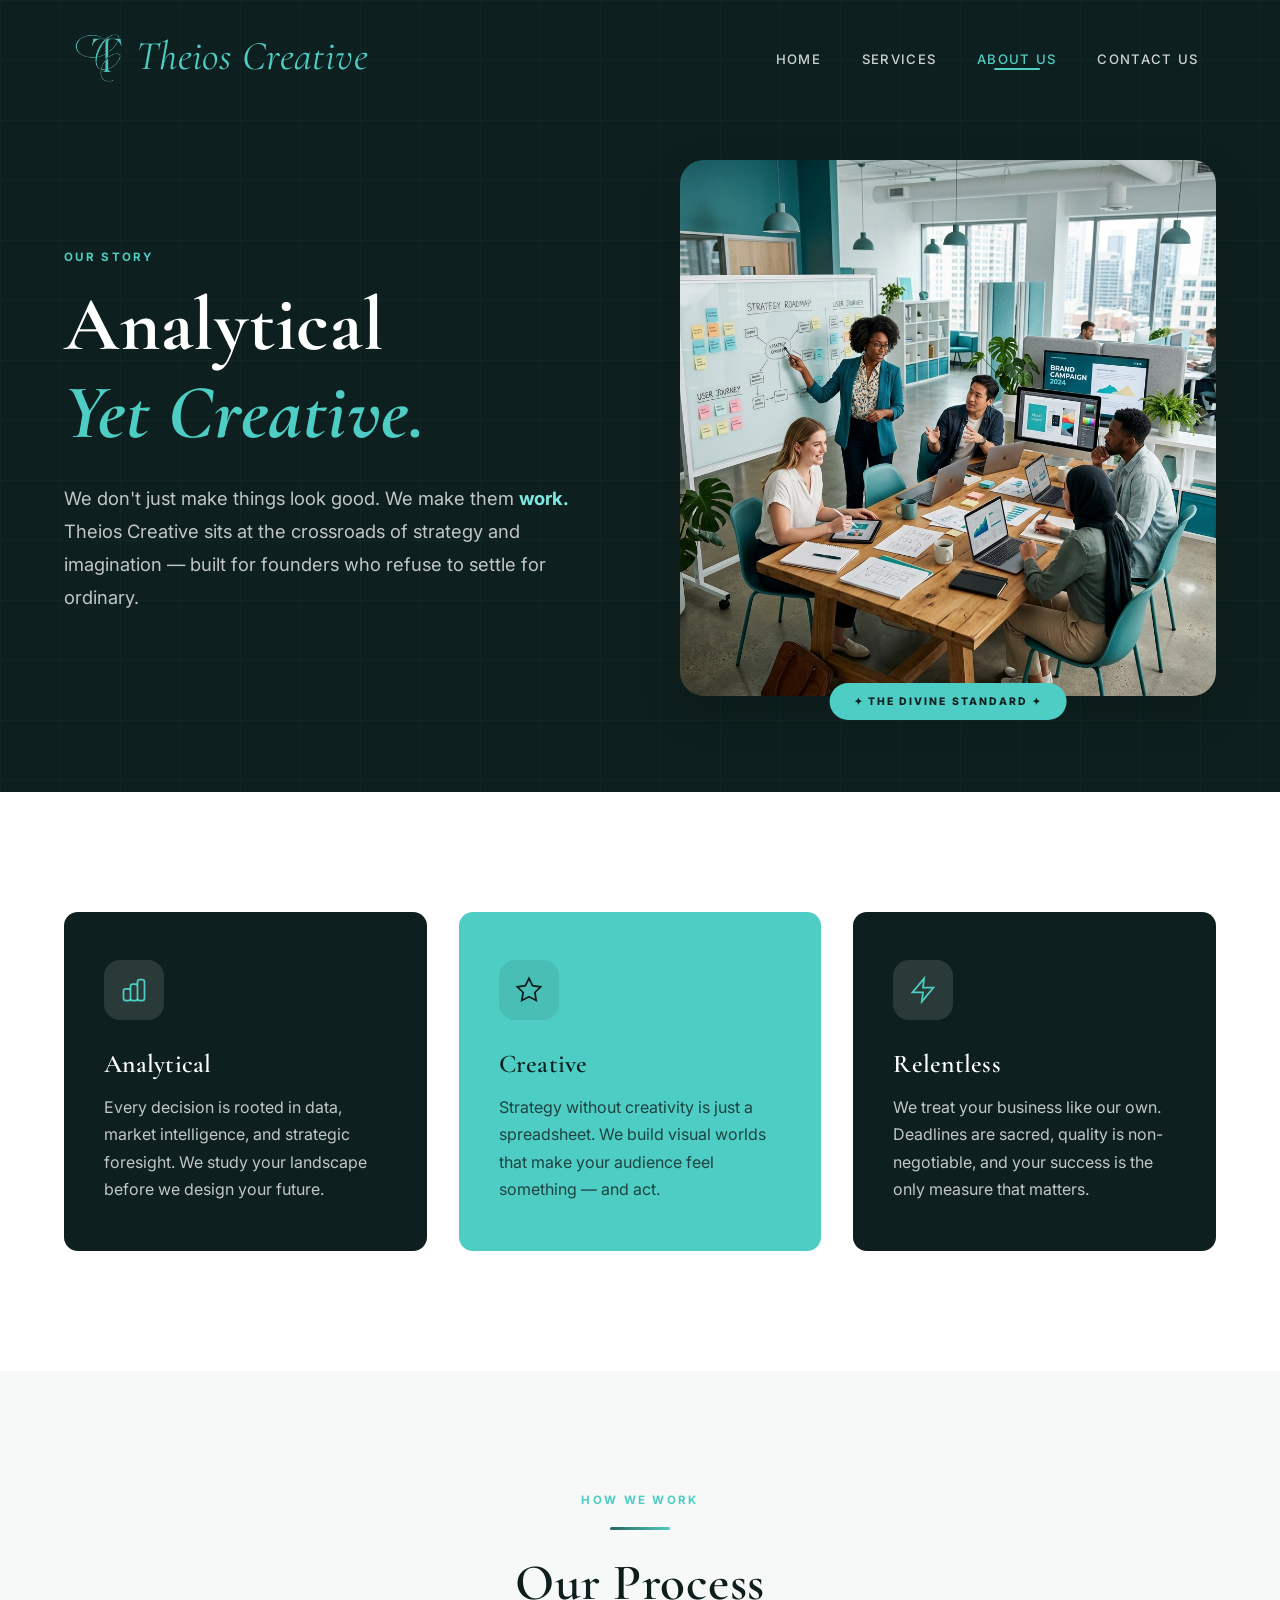
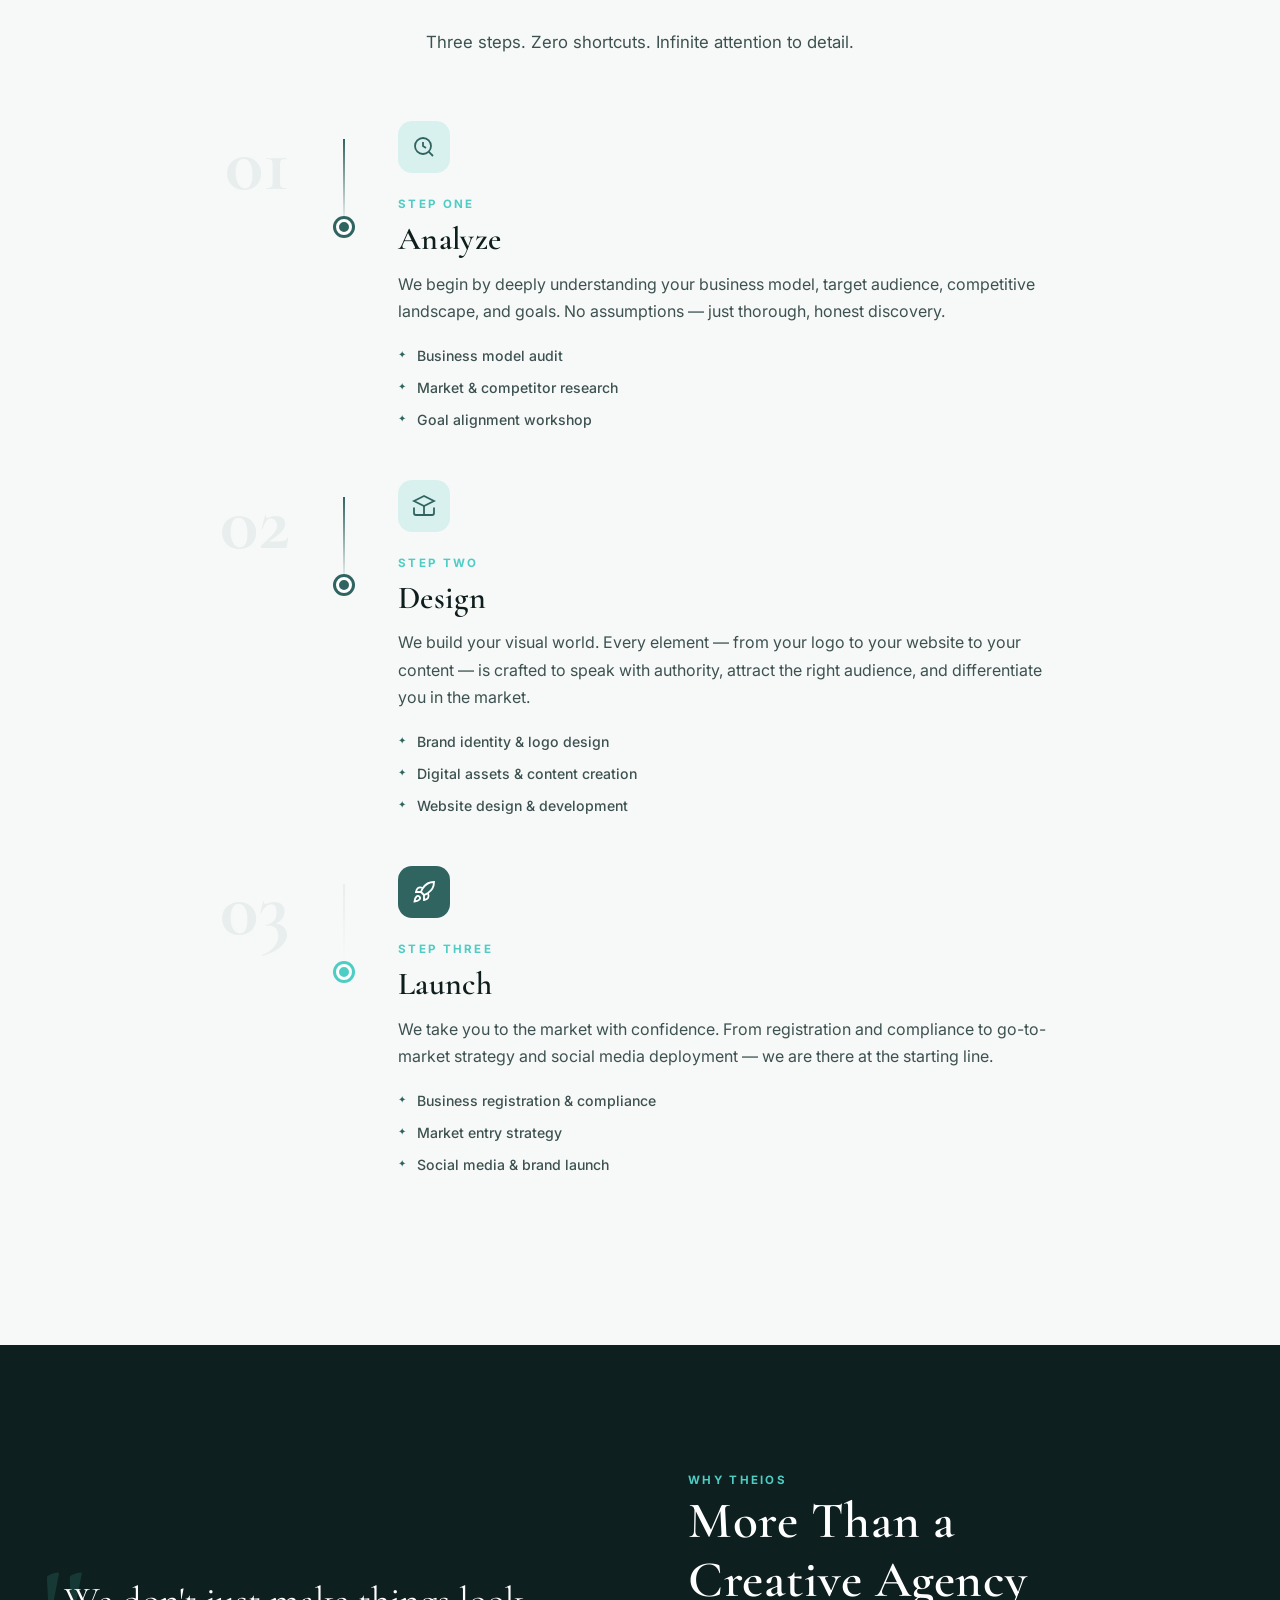
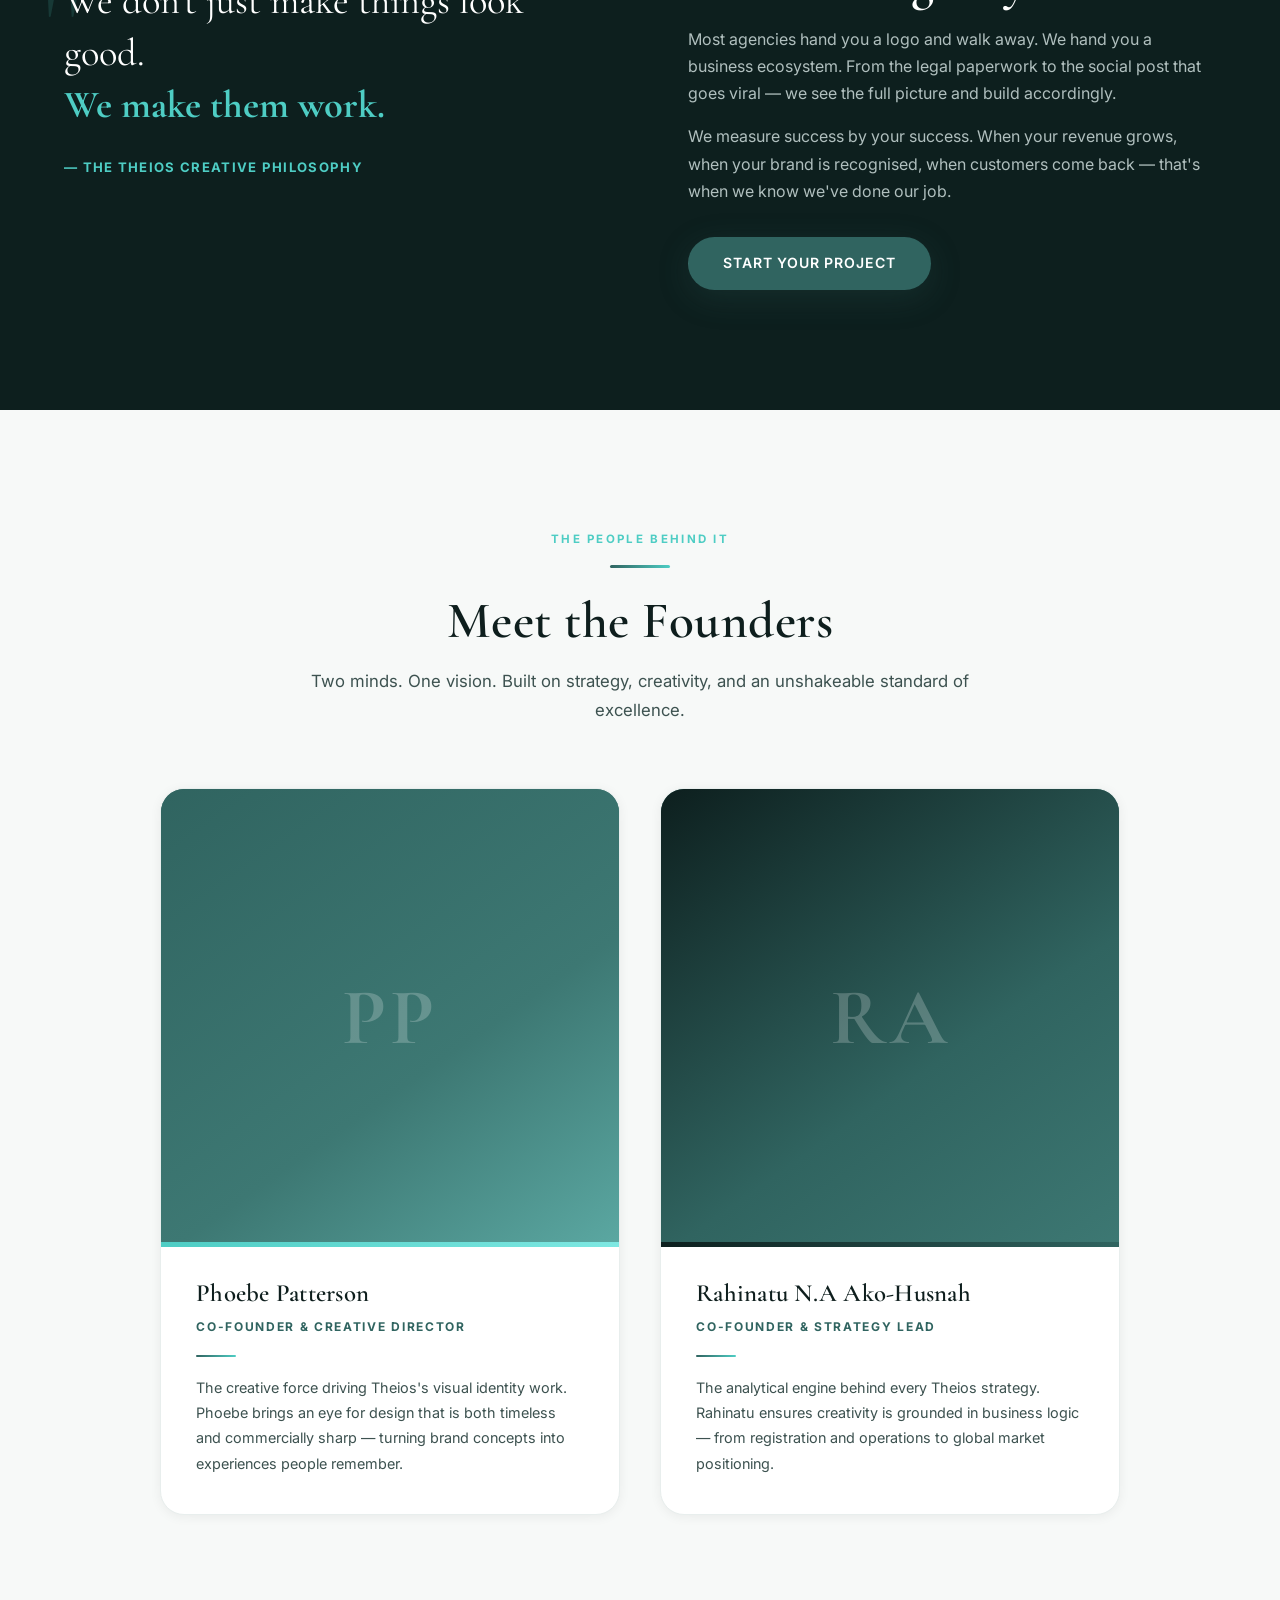
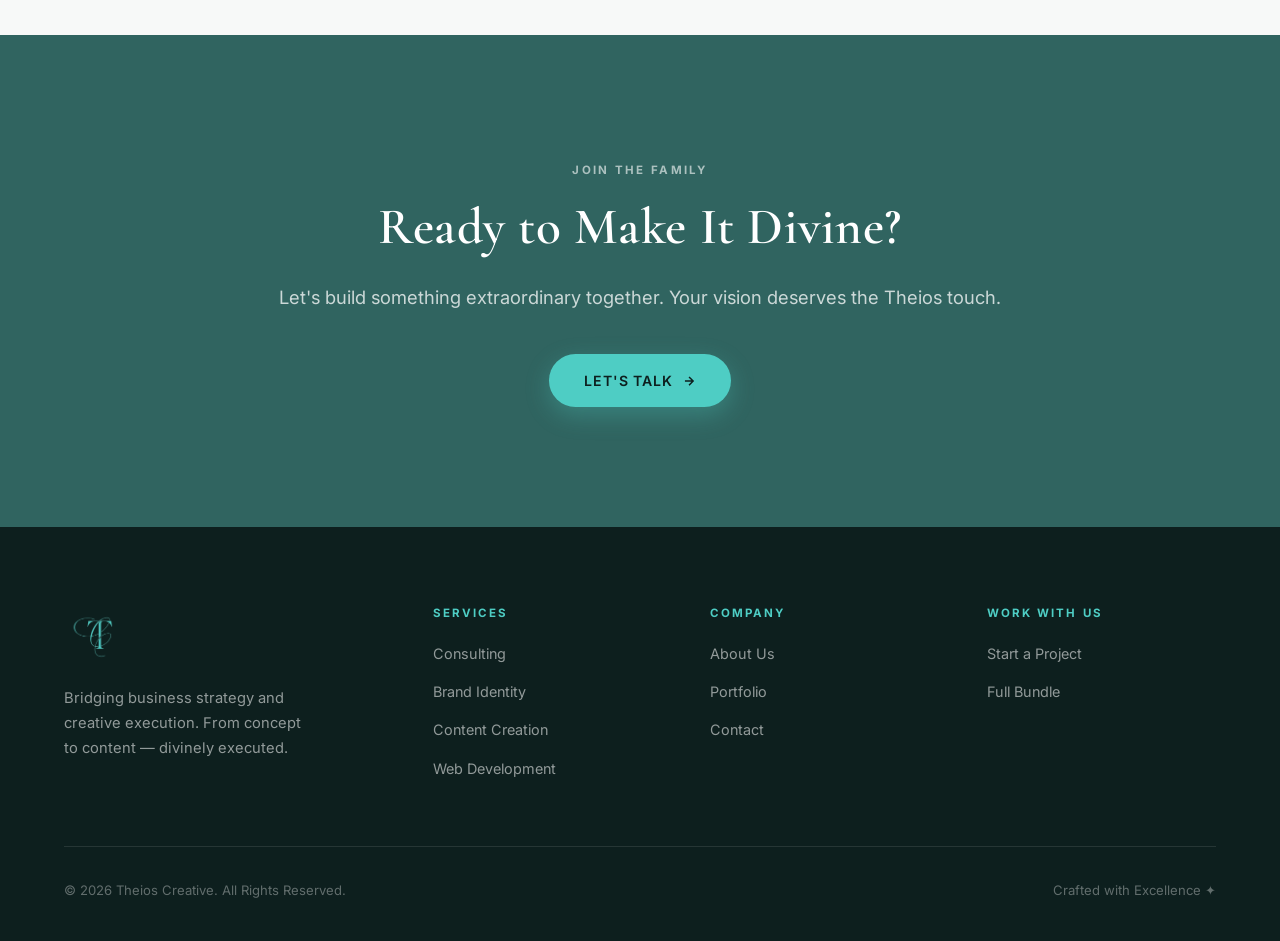
==== about.html @ 4140145e "TC_commit" ====
<!DOCTYPE html>
<html lang="en">

<head>
    <meta charset="UTF-8" />
    <meta name="viewport" content="width=device-width, initial-scale=1.0" />

    <!-- Primary Meta Tags -->
    <title>About Us – Theios Creative | Strategy Meets Clarity</title>
    <meta name="title" content="About Us – Theios Creative | Strategy Meets Clarity" />
    <meta name="description"
        content="Discover the story, philosophy, and process behind Theios Creative. Strategy Meets Clarity: We are analytical yet creative, building high-performing brands." />
    <meta name="keywords" content="about Theios Creative, creative agency, business strategy team, brand design philosophy, Ghana creative firm" />
    <meta name="author" content="Theios Creative" />
    <meta name="theme-color" content="#306460" />

    <!-- Canonical URL -->
    <link rel="canonical" href="https://theioscreative.com/about.html" />

    <!-- Open Graph / Facebook -->
    <meta property="og:type" content="website" />
    <meta property="og:url" content="https://theioscreative.com/about.html" />
    <meta property="og:title" content="About Us – Theios Creative | Strategy Meets Clarity" />
    <meta property="og:description"
        content="Discover the story, philosophy, and process behind Theios Creative. We are analytical yet creative, building high-performing brands." />
    <meta property="og:image" content="https://theioscreative.com/assets/images/og-image.png" />
    <meta property="og:image:width" content="1200" />
    <meta property="og:image:height" content="630" />
    <meta property="og:site_name" content="Theios Creative" />
    <meta property="og:locale" content="en_US" />

    <!-- Twitter Card -->
    <meta name="twitter:card" content="summary_large_image" />
    <meta name="twitter:url" content="https://theioscreative.com/about.html" />
    <meta name="twitter:title" content="About Us – Theios Creative" />
    <meta name="twitter:description"
        content="Discover the story, philosophy, and process behind Theios Creative. We are analytical yet creative, building high-performing brands." />
    <meta name="twitter:image" content="https://theioscreative.com/assets/images/og-image.png" />

    <!-- Favicons -->
    <link rel="icon" type="image/x-icon" href="/favicon.ico" />
    <link rel="icon" type="image/png" sizes="16x16" href="/favicon-16x16.png" />
    <link rel="icon" type="image/png" sizes="32x32" href="/favicon-32x32.png" />
    <link rel="apple-touch-icon" sizes="180x180" href="/apple-touch-icon.png" />
    <link rel="manifest" href="/site.webmanifest" />

    <!-- Preconnect for Performance -->
    <link rel="preconnect" href="https://fonts.googleapis.com" />
    <link rel="preconnect" href="https://fonts.gstatic.com" crossorigin />

    <!-- Stylesheets -->
    <link rel="stylesheet" href="assets/css/style.css" />
    <link rel="stylesheet" href="assets/css/about.css" />
</head>

<body>

    <!-- Navigation -->
    <nav class="navbar scrolled" id="navbar" aria-label="Main navigation">
        <div class="container nav-inner">
            <a href="index.html" class="nav-logo">
                <div class="nav-logos" aria-hidden="true">
                    <img src="assets/images/TC_logo.png" alt="Theios Creative logo" class="nav-logo-img" />
<span class="nav-logo-textmark">Theios Creative</span>
                </div>
            </a>
            <ul class="nav-links">
                <li><a href="index.html">Home</a></li>
                <li><a href="services.html">Services</a></li>
                <li><a href="about.html" class="active">About Us</a></li>
                <li><a href="contact.html">Contact Us</a></li>
            </ul>

            <button class="nav-toggle" id="nav-toggle" aria-label="Toggle mobile menu">
                <span></span><span></span><span></span>
            </button>
        </div>
    </nav>

    <div class="mobile-menu" id="mobile-menu" role="dialog" aria-modal="true" aria-label="Mobile navigation">
        <a href="index.html">Home</a>
        <a href="services.html">Services</a>
        <a href="about.html">About</a>
        <a href="contact.html">Contact</a>
    </div>

    <main>

        <!-- ── PAGE HERO ──────────────────────────────────────── -->
        <section class="page-hero about-hero" aria-label="About page hero">
            <div class="container">
                <div class="about-hero-grid">
                    <div class="about-hero-text">
                        <span class="eyebrow reveal">Our Story</span>
                        <h1 class="reveal reveal-delay-1">Analytical<br /><em
                                style="color:var(--accent);font-style:italic;">Yet Creative.</em></h1>
                        <p class="lead reveal reveal-delay-2">
                            We don't just make things look good. We make them <strong
                                style="color:var(--accent-soft);">work.</strong>
                            Theios Creative sits at the crossroads of strategy and imagination — built for founders
                            who refuse to settle for ordinary.
                        </p>
                    </div>
                    <div class="about-hero-image reveal reveal-delay-1">
                        <img src="assets/images/about_team.png"
                            alt="Theios Creative team collaborating in a modern teal office" />
                        <div class="about-hero-accent" aria-hidden="true">✦ THE DIVINE STANDARD ✦</div>
                    </div>
                </div>
            </div>
            <div class="page-hero-bg" aria-hidden="true">
                <div class="bg-grid-overlay"></div>
            </div>
        </section>

        <!-- ── PHILOSOPHY ────────────────────────────────────── -->
        <section class="section philosophy" id="philosophy" aria-label="Our philosophy">
            <div class="container">
                <div class="philosophy-grid">
                    <div class="phil-card reveal" id="phil-analytical">
                        <div class="phil-icon" aria-hidden="true">
                            <svg viewBox="0 0 24 24" fill="none" stroke="currentColor" stroke-width="1.5">
                                <path
                                    d="M9 19v-6a2 2 0 00-2-2H5a2 2 0 00-2 2v6a2 2 0 002 2h2a2 2 0 002-2zm0 0V9a2 2 0 012-2h2a2 2 0 012 2v10m-6 0a2 2 0 002 2h2a2 2 0 002-2m0 0V5a2 2 0 012-2h2a2 2 0 012 2v14a2 2 0 01-2 2h-2a2 2 0 01-2-2z" />
                            </svg>
                        </div>
                        <h3>Analytical</h3>
                        <p>Every decision is rooted in data, market intelligence, and strategic foresight. We study your
                            landscape before we design your future.</p>
                    </div>
                    <div class="phil-card phil-card--accent reveal reveal-delay-1" id="phil-creative">
                        <div class="phil-icon" aria-hidden="true">
                            <svg viewBox="0 0 24 24" fill="none" stroke="currentColor" stroke-width="1.5">
                                <path
                                    d="M12 2l3.09 6.26L22 9.27l-5 4.87 1.18 6.88L12 17.77l-6.18 3.25L7 14.14 2 9.27l6.91-1.01L12 2z" />
                            </svg>
                        </div>
                        <h3 style="color:var(--teal-deeper);">Creative</h3>
                        <p style="color:var(--teal-dark);">Strategy without creativity is just a spreadsheet. We build
                            visual worlds that make your audience feel something — and act.</p>
                    </div>
                    <div class="phil-card reveal reveal-delay-2" id="phil-relentless">
                        <div class="phil-icon" aria-hidden="true">
                            <svg viewBox="0 0 24 24" fill="none" stroke="currentColor" stroke-width="1.5">
                                <path d="M13 2L3 14h9l-1 8 10-12h-9l1-8z" />
                            </svg>
                        </div>
                        <h3>Relentless</h3>
                        <p>We treat your business like our own. Deadlines are sacred, quality is non-negotiable, and
                            your success is the only measure that matters.</p>
                    </div>
                </div>
            </div>
        </section>

        <!-- ── OUR PROCESS ───────────────────────────────────── -->
        <section class="section section--off process-section" id="process" aria-label="Our 3-step process">
            <div class="container">
                <div class="section-header text-center reveal">
                    <span class="eyebrow">How We Work</span>
                    <div class="divider divider--center"></div>
                    <h2>Our Process</h2>
                    <p>Three steps. Zero shortcuts. Infinite attention to detail.</p>
                </div>

                <div class="timeline">

                    <!-- Step 1 -->
                    <div class="timeline-step reveal" id="process-step-analyze">
                        <div class="ts-number" aria-hidden="true">01</div>
                        <div class="ts-connector" aria-hidden="true">
                            <div class="ts-line"></div>
                            <div class="ts-dot"></div>
                        </div>
                        <div class="ts-content">
                            <div class="ts-icon" aria-hidden="true">
                                <svg viewBox="0 0 24 24" fill="none" stroke="currentColor" stroke-width="1.8">
                                    <circle cx="11" cy="11" r="8" />
                                    <path d="M21 21l-4.35-4.35" />
                                    <path d="M11 7v4l3 2" />
                                </svg>
                            </div>
                            <span class="eyebrow">Step One</span>
                            <h3>Analyze</h3>
                            <p>
                                We begin by deeply understanding your business model, target audience, competitive
                                landscape, and goals. No assumptions — just thorough, honest discovery.
                            </p>
                            <ul class="ts-bullets">
                                <li>Business model audit</li>
                                <li>Market & competitor research</li>
                                <li>Goal alignment workshop</li>
                            </ul>
                        </div>
                    </div>

                    <!-- Step 2 -->
                    <div class="timeline-step reveal reveal-delay-1" id="process-step-design">
                        <div class="ts-number" aria-hidden="true">02</div>
                        <div class="ts-connector" aria-hidden="true">
                            <div class="ts-line"></div>
                            <div class="ts-dot"></div>
                        </div>
                        <div class="ts-content">
                            <div class="ts-icon" aria-hidden="true">
                                <svg viewBox="0 0 24 24" fill="none" stroke="currentColor" stroke-width="1.8">
                                    <path d="M2 13.5V19a2 2 0 002 2h16a2 2 0 002-2v-5.5" />
                                    <path d="M12 2L2 7l10 5 10-5-10-5z" />
                                    <path d="M12 12v9" />
                                </svg>
                            </div>
                            <span class="eyebrow">Step Two</span>
                            <h3>Design</h3>
                            <p>
                                We build your visual world. Every element — from your logo to your website to your
                                content — is crafted to speak with authority, attract the right audience, and
                                differentiate you in the market.
                            </p>
                            <ul class="ts-bullets">
                                <li>Brand identity & logo design</li>
                                <li>Digital assets & content creation</li>
                                <li>Website design & development</li>
                            </ul>
                        </div>
                    </div>

                    <!-- Step 3 -->
                    <div class="timeline-step reveal reveal-delay-2" id="process-step-launch">
                        <div class="ts-number" aria-hidden="true">03</div>
                        <div class="ts-connector" aria-hidden="true">
                            <div class="ts-line ts-line--last"></div>
                            <div class="ts-dot ts-dot--last"></div>
                        </div>
                        <div class="ts-content">
                            <div class="ts-icon ts-icon--accent" aria-hidden="true">
                                <svg viewBox="0 0 24 24" fill="none" stroke="currentColor" stroke-width="1.8">
                                    <path
                                        d="M4.5 16.5c-1.5 1.26-2 5-2 5s3.74-.5 5-2c.71-.84.7-2.13-.09-2.91a2.18 2.18 0 00-2.91-.09z" />
                                    <path
                                        d="M12 15l-3-3a22 22 0 012-3.95A12.88 12.88 0 0122 2c0 2.72-.78 7.5-6 11a22.35 22.35 0 01-4 2z" />
                                    <path
                                        d="M9 12H4s.55-3.03 2-4c1.62-1.08 5 0 5 0M12 15v5s3.03-.55 4-2c1.08-1.62 0-5 0-5" />
                                </svg>
                            </div>
                            <span class="eyebrow">Step Three</span>
                            <h3>Launch</h3>
                            <p>
                                We take you to the market with confidence. From registration and compliance to
                                go-to-market strategy and social media deployment — we are there at the starting line.
                            </p>
                            <ul class="ts-bullets">
                                <li>Business registration & compliance</li>
                                <li>Market entry strategy</li>
                                <li>Social media & brand launch</li>
                            </ul>
                        </div>
                    </div>

                </div>
            </div>
        </section>

        <!-- ── BRAND PHILOSOPHY ──────────────────────────────── -->
        <section class="section brand-philosophy" aria-label="Brand philosophy">
            <div class="container">
                <div class="bp-inner reveal">
                    <div class="bp-quote">
                        <div class="bp-quote-mark" aria-hidden="true">"</div>
                        <blockquote>
                            We don't just make things look good.
                            <br /><strong>We make them work.</strong>
                        </blockquote>
                        <cite>— The Theios Creative Philosophy</cite>
                    </div>
                    <div class="bp-details reveal reveal-delay-2">
                        <span class="eyebrow">Why Theios</span>
                        <h2>More Than a<br />Creative Agency</h2>
                        <p style="margin-top:1rem;">
                            Most agencies hand you a logo and walk away. We hand you a business ecosystem.
                            From the legal paperwork to the social post that goes viral — we see the full
                            picture and build accordingly.
                        </p>
                        <p style="margin-top:1rem;">
                            We measure success by your success. When your revenue grows, when your brand is
                            recognised, when customers come back — that's when we know we've done our job.
                        </p>
                        <a href="contact.html" class="btn btn-primary" id="about-start-project"
                            style="margin-top:2rem;">Start Your Project</a>
                    </div>
                </div>
            </div>
        </section>

        <!-- ── MEET THE TEAM ─────────────────────────────────── -->
        <section class="section team-section" id="team" aria-label="Meet the team">
            <div class="container">
                <div class="section-header text-center reveal">
                    <span class="eyebrow">The People Behind It</span>
                    <div class="divider divider--center"></div>
                    <h2>Meet the Founders</h2>
                    <p>Two minds. One vision. Built on strategy, creativity, and an unshakeable standard of excellence.
                    </p>
                </div>

                <div class="team-grid">

                    <!-- Phoebe Patterson -->
                    <div class="team-card reveal" id="team-phoebe">
                        <div class="team-portrait-wrap">
                            <div class="team-portrait-placeholder" aria-label="Phoebe Patterson">
                                <span class="team-initials">PP</span>
                            </div>
                            <div class="team-portrait-accent" aria-hidden="true"></div>
                        </div>
                        <div class="team-info">
                            <h3 class="team-name">Phoebe Patterson</h3>
                            <span class="team-role">Co-Founder &amp; Creative Director</span>
                            <div class="team-divider" aria-hidden="true"></div>
                            <p class="team-bio">The creative force driving Theios's visual identity work. Phoebe brings
                                an eye for design that is both timeless and commercially sharp — turning brand concepts
                                into experiences people remember.</p>
                        </div>
                    </div>

                    <!-- Rahinatu N.A Ako-Husnah -->
                    <div class="team-card reveal reveal-delay-2" id="team-rahinatu">
                        <div class="team-portrait-wrap">
                            <div class="team-portrait-placeholder team-portrait-placeholder--alt"
                                aria-label="Rahinatu N.A Ako-Husnah">
                                <span class="team-initials">RA</span>
                            </div>
                            <div class="team-portrait-accent team-portrait-accent--alt" aria-hidden="true"></div>
                        </div>
                        <div class="team-info">
                            <h3 class="team-name">Rahinatu N.A Ako-Husnah</h3>
                            <span class="team-role">Co-Founder &amp; Strategy Lead</span>
                            <div class="team-divider" aria-hidden="true"></div>
                            <p class="team-bio">The analytical engine behind every Theios strategy. Rahinatu ensures
                                creativity is grounded in business logic — from registration and operations to global
                                market positioning.</p>
                        </div>
                    </div>

                </div>
            </div>
        </section>

        <!-- ── TEAM CTA BAND ─────────────────────────────────── -->
        <section class="section section--teal text-center" aria-label="Team CTA">
            <div class="container">
                <span class="eyebrow reveal" style="color:rgba(255,255,255,0.6);">Join the Family</span>
                <h2 class="reveal reveal-delay-1" style="color:var(--white); margin:1rem 0 1.5rem;">Ready to Make It
                    Divine?</h2>
                <p class="lead reveal reveal-delay-2" style="color:rgba(255,255,255,0.75);margin:0 auto 2.5rem;">
                    Let's build something extraordinary together. Your vision deserves the Theios touch.
                </p>
                <a href="contact.html" class="btn btn-accent reveal reveal-delay-3" id="about-cta-contact">
                    Let's Talk
                    <svg viewBox="0 0 24 24" fill="none" stroke="currentColor" stroke-width="2.5" width="16"
                        height="16">
                        <path d="M5 12h14M12 5l7 7-7 7" />
                    </svg>
                </a>
            </div>
        </section>

    </main>

    <!-- Footer -->
    <footer class="footer">
        <div class="container">
            <div class="footer-grid">
                <div class="footer-brand">
                    <div class="nav-logo">
                        <div class="nav-logos" aria-hidden="true">
                            <img src="assets/images/TC_logo.png" alt="Theios Creative logo" class="nav-logo-img" />
                        </div>
                    </div>
                    <p>Bridging business strategy and creative execution. From concept to content — divinely executed.
                    </p>
                </div>
                <div class="footer-col">
                    <h5>Services</h5>
                    <ul>
                        <li><a href="services.html#consulting">Consulting</a></li>
                        <li><a href="services.html#identity">Brand Identity</a></li>
                        <li><a href="services.html#content">Content Creation</a></li>
                        <li><a href="services.html#digital">Web Development</a></li>
                    </ul>
                </div>
                <div class="footer-col">
                    <h5>Company</h5>
                    <ul>
                        <li><a href="about.html">About Us</a></li>
                        <li><a href="services.html#portfolio">Portfolio</a></li>
                        <li><a href="contact.html">Contact</a></li>
                    </ul>
                </div>
                <div class="footer-col">
                    <h5>Work With Us</h5>
                    <ul>
                        <li><a href="contact.html">Start a Project</a></li>
                        <li><a href="contact.html#full-bundle">Full Bundle</a></li>
                    </ul>
                </div>
            </div>
            <div class="footer-bottom">
                <p style="color:rgba(255,255,255,0.35);font-size:0.82rem;">© 2026 Theios Creative. All Rights Reserved.
                </p>
                <p style="color:rgba(255,255,255,0.35);font-size:0.82rem;">Crafted with Excellence ✦</p>
            </div>
        </div>
    </footer>

    <!-- Schema.org Structured Data -->
    <script type="application/ld+json">
    {
      "@context": "https://schema.org",
      "@type": "Organization",
      "name": "Theios Creative",
      "alternateName": "Theios",
      "url": "https://theioscreative.com",
      "logo": "https://theioscreative.com/assets/images/TC_logo.png",
      "description": "Bridging business strategy and creative execution. From concept to content — divinely executed.",
      "email": "info@theioscreative.com",
      "address": {
        "@type": "PostalAddress",
        "addressCountry": "GH"
      },
      "sameAs": [
        "https://instagram.com/theioscreative",
        "https://tiktok.com/@theioscreative",
        "https://linkedin.com/company/theioscreative"
      ],
      "contactPoint": {
        "@type": "ContactPoint",
        "contactType": "Customer Service",
        "email": "info@theioscreative.com",
        "availableLanguage": ["English"]
      }
    }
    </script>

    <script type="application/ld+json">
    {
      "@context": "https://schema.org",
      "@type": "WebPage",
      "name": "About Us – Theios Creative",
      "description": "Discover the story, philosophy, and process behind Theios Creative.",
      "url": "https://theioscreative.com/about.html",
      "inLanguage": "en-US",
      "isPartOf": {
        "@type": "WebSite",
        "name": "Theios Creative",
        "url": "https://theioscreative.com"
      }
    }
    </script>

    <script type="application/ld+json">
    {
      "@context": "https://schema.org",
      "@type": "BreadcrumbList",
      "itemListElement": [
        {
          "@type": "ListItem",
          "position": 1,
          "name": "Home",
          "item": "https://theioscreative.com/"
        },
        {
          "@type": "ListItem",
          "position": 2,
          "name": "About",
          "item": "https://theioscreative.com/about.html"
        }
      ]
    }
    </script>

    <script src="assets/js/main.js"></script>
</body>

</html>
---- assets/css/style.css ----
/* ============================================================
   THEIOS CREATIVE – Global Stylesheet
   Primary: #306460 | Accent: #4ECDC4 | Dark: #0D1F1E
   ============================================================ */

@import url('https://fonts.googleapis.com/css2?family=Cormorant+Garamond:wght@300;400;500;600;700&family=Inter:wght@300;400;500;600;700&display=swap');

/* ── CSS Custom Properties ─────────────────────────────────── */
:root {
  --teal-primary: #306460;
  --teal-dark: #1e4340;
  --teal-deeper: #0D1F1E;
  --teal-light: #3d7873;
  --accent: #4ECDC4;
  --accent-soft: #7ee8e2;
  --accent-glow: rgba(78, 205, 196, 0.18);
  --white: #ffffff;
  --off-white: #f7f9f8;
  --grey-light: #e8eeed;
  --grey-mid: #b0bfbe;
  --grey-dark: #5a6b6a;
  --text-primary: #0e1e1d;
  --text-secondary: #3d5250;
  --text-muted: #7a9290;

  --font-heading: 'Cormorant Garamond', 'Georgia', serif;
  --font-body: 'Inter', 'Helvetica Neue', sans-serif;

  --shadow-sm: 0 2px 12px rgba(0, 0, 0, 0.06);
  --shadow-md: 0 8px 32px rgba(0, 0, 0, 0.10);
  --shadow-lg: 0 16px 48px rgba(0, 0, 0, 0.14);
  --shadow-teal: 0 8px 32px rgba(48, 100, 96, 0.22);

  --radius-sm: 6px;
  --radius-md: 14px;
  --radius-lg: 24px;
  --radius-xl: 40px;

  --transition: 0.35s cubic-bezier(0.4, 0, 0.2, 1);
  --transition-fast: 0.2s ease;

  --section-pad: 120px;
  --container: 1200px;
}

/* ── Reset & Base ───────────────────────────────────────────── */
*,
*::before,
*::after {
  box-sizing: border-box;
  margin: 0;
  padding: 0;
}

html {
  scroll-behavior: smooth;
  font-size: 16px;
}

body {
  font-family: var(--font-body);
  color: var(--text-primary);
  background-color: var(--white);
  line-height: 1.7;
  overflow-x: hidden;
  -webkit-font-smoothing: antialiased;
}

img {
  max-width: 100%;
  display: block;
}

a {
  text-decoration: none;
  color: inherit;
}

ul {
  list-style: none;
}

button {
  border: none;
  cursor: pointer;
  font-family: inherit;
}

/* ── Typography ─────────────────────────────────────────────── */
h1,
h2,
h3,
h4,
h5 {
  font-family: var(--font-heading);
  font-weight: 600;
  line-height: 1.15;
  letter-spacing: 0.01em;
  color: var(--text-primary);
}

h1 {
  font-size: clamp(2.8rem, 6vw, 5.5rem);
  font-weight: 700;
}

h2 {
  font-size: clamp(2rem, 4vw, 3.4rem);
}

h3 {
  font-size: clamp(1.4rem, 2.5vw, 2rem);
}

h4 {
  font-size: 1.2rem;
  font-weight: 600;
  font-family: var(--font-body);
}

p {
  color: var(--text-secondary);
  max-width: 68ch;
}

.lead {
  font-size: 1.15rem;
  line-height: 1.8;
  color: var(--text-secondary);
}

.eyebrow {
  font-family: var(--font-body);
  font-size: 0.72rem;
  font-weight: 700;
  letter-spacing: 0.2em;
  text-transform: uppercase;
  color: var(--accent);
}

/* ── Layout Utilities ───────────────────────────────────────── */
.container {
  width: 90%;
  max-width: var(--container);
  margin: 0 auto;
}

.section {
  padding: var(--section-pad) 0;
}

.section--dark {
  background: var(--teal-deeper);
  color: var(--white);
}

.section--dark h1,
.section--dark h2,
.section--dark h3 {
  color: var(--white);
}

.section--dark p {
  color: var(--grey-mid);
}

.section--teal {
  background: var(--teal-primary);
}

.section--teal h1,
.section--teal h2,
.section--teal h3 {
  color: var(--white);
}

.section--teal p {
  color: rgba(255, 255, 255, 0.75);
}

.section--off {
  background: var(--off-white);
}

.text-center {
  text-align: center;
}

.text-center p {
  margin-inline: auto;
}

.stack {
  display: flex;
  flex-direction: column;
}

.gap-sm {
  gap: 0.75rem;
}

.gap-md {
  gap: 1.5rem;
}

.gap-lg {
  gap: 2.5rem;
}

/* ── Buttons ────────────────────────────────────────────────── */
.btn {
  display: inline-flex;
  align-items: center;
  gap: 0.55rem;
  padding: 0.9rem 2.2rem;
  border-radius: 50px;
  font-family: var(--font-body);
  font-size: 0.88rem;
  font-weight: 600;
  letter-spacing: 0.06em;
  text-transform: uppercase;
  transition: var(--transition);
  position: relative;
  overflow: hidden;
}

.btn::before {
  content: '';
  position: absolute;
  inset: 0;
  background: rgba(255, 255, 255, 0.1);
  transform: translateX(-100%);
  transition: transform var(--transition);
}

.btn:hover::before {
  transform: translateX(0);
}

.btn-primary {
  background: var(--teal-primary);
  color: var(--white);
  box-shadow: var(--shadow-teal);
}

.btn-primary:hover {
  background: var(--teal-dark);
  transform: translateY(-2px);
  box-shadow: 0 12px 36px rgba(48, 100, 96, 0.35);
}

.btn-accent {
  background: var(--accent);
  color: var(--teal-deeper);
  box-shadow: 0 8px 24px rgba(78, 205, 196, 0.30);
}

.btn-accent:hover {
  background: var(--accent-soft);
  transform: translateY(-2px);
}

.btn-outline {
  background: transparent;
  border: 2px solid currentColor;
  color: var(--white);
}

.btn-outline:hover {
  background: var(--white);
  color: var(--teal-primary);
  transform: translateY(-2px);
}

.btn-ghost {
  background: transparent;
  color: var(--teal-primary);
  border: 2px solid var(--teal-primary);
}

.btn-ghost:hover {
  background: var(--teal-primary);
  color: var(--white);
}

.btn svg {
  width: 1em;
  height: 1em;
}

/* ── Navigation ─────────────────────────────────────────────── */
.navbar {
  position: fixed;
  top: 0;
  left: 0;
  width: 100%;
  z-index: 1000;
  padding: 1.4rem 0;
  transition: var(--transition);
}

.navbar.scrolled {
  background: rgba(13, 31, 30, 0.96);
  backdrop-filter: blur(16px);
  -webkit-backdrop-filter: blur(16px);
  padding: 1rem 0;
  box-shadow: 0 4px 24px rgba(0, 0, 0, 0.2);
}

.nav-inner {
  display: flex;
  align-items: center;
  justify-content: space-between;
}

.nav-logo {
  display: flex;
  align-items: center;
  gap: 0.75rem;
}

.nav-logo-mark {
  width: 42px;
  height: 42px;
  background: linear-gradient(135deg, var(--teal-primary), var(--accent));
  border-radius: 10px;
  display: flex;
  align-items: center;
  justify-content: center;
  font-family: var(--font-heading);
  font-size: 1.5rem;
  font-weight: 700;
  color: var(--white);
  letter-spacing: -0.02em;
}

.nav-logo-text {
  display: flex;
  flex-direction: column;
  line-height: 1.1;
}

.nav-logo-text .name {
  font-family: var(--font-heading);
  font-size: 1.15rem;
  font-weight: 700;
  color: var(--white);
  letter-spacing: 0.05em;
}

.nav-logo-text .tagline {
  font-size: 0.6rem;
  letter-spacing: 0.18em;
  text-transform: uppercase;
  color: var(--accent);
}

/* Real TC logo image */
.nav-logo-img {
  height: 72px;
  width: auto;

  border-radius: 10px;
  display: block;
  transition: opacity var(--transition-fast), transform var(--transition);
}

/* Text mark replacing the secondary logo */
.nav-logo-textmark {
  display: inline-flex;
  align-items: center;
  height: 46px;
  padding-left: 0.05rem;

  font-family: var(--font-heading);
  font-weight: 400;
  color: var(--accent);
  font-size: 2.55rem;
  letter-spacing: 0.01em;
  text-transform: capitalize; /* only first letter per word */

  font-style: italic;
  white-space: nowrap;
  transform: translateY(-2px);
}



.nav-logos {
  display: flex;
  align-items: center;
  gap: 10px;
}

.nav-logo-img--sec {
  height: 46px; /* slightly smaller secondary logo */
  width: auto;
}




.nav-logo:hover .nav-logo-img {
  opacity: 0.9;
  transform: scale(1.04);
}

/* Footer logo slightly larger */
.footer .nav-logo-img {
  height: 60px;
}

.nav-links {
  display: flex;
  align-items: center;
  gap: 0.35rem;
  position: relative;
}

/* Glass hover pill that slides between nav items */
.nav-links::before {
  content: '';
  position: absolute;
  top: 50%;
  left: 0;
  transform: translateY(-50%);
  height: 34px;
  width: 0;
  border-radius: 50px;
  background: rgba(78, 205, 196, 0.12);
  backdrop-filter: blur(8px);
  -webkit-backdrop-filter: blur(8px);
  border: 1px solid rgba(78, 205, 196, 0.22);
  box-shadow: 0 2px 16px rgba(78, 205, 196, 0.08), inset 0 1px 0 rgba(255,255,255,0.08);
  transition: left 0.32s cubic-bezier(0.4, 0, 0.2, 1),
              width 0.32s cubic-bezier(0.4, 0, 0.2, 1),
              opacity 0.2s ease;
  opacity: 0;
  pointer-events: none;
  z-index: 0;
}

.nav-links:has(a:hover)::before {
  opacity: 1;
}

.nav-links a {
  color: rgba(255, 255, 255, 0.8);
  font-size: 0.82rem;
  font-weight: 500;
  letter-spacing: 0.1em;
  text-transform: uppercase;
  transition: color 0.22s ease;
  position: relative;
  outline: none;
  padding: 0.45rem 1rem;
  border-radius: 50px;
  z-index: 1;
  white-space: nowrap;
}

.nav-links a:focus-visible {
  outline: 2px solid var(--accent);
  outline-offset: 2px;
  border-radius: 50px;
}

/* Subtle underline replaced by glass pill — keep active indicator */
.nav-links a::after {
  content: '';
  position: absolute;
  bottom: 4px;
  left: 50%;
  transform: translateX(-50%);
  width: 0;
  height: 2px;
  background: var(--accent);
  border-radius: 2px;
  transition: width 0.28s ease;
}

.nav-links a:hover {
  color: var(--white);
}

.nav-links a.active {
  color: var(--accent);
}

.nav-links a.active::after {
  width: 40%;
}

.nav-cta {
  margin-left: 0.65rem;
}

/* Active state for nav buttons */
.nav-cta.active,
.mobile-menu .btn.active {
  background: var(--teal-dark);
  opacity: 0.8;
}

/* Mobile Nav Toggle — clean hamburger ↔ X morph */
.nav-toggle {
  display: none;
  flex-direction: column;
  gap: 0;
  background: transparent;
  padding: 10px;
  border: none;
  cursor: pointer;
  position: relative;
  z-index: 1100;
  min-width: 44px;
  min-height: 44px;
  justify-content: center;
  align-items: center;
  border-radius: var(--radius-sm);
  transition: background 0.2s ease;
}

.nav-toggle:hover {
  background: rgba(78, 205, 196, 0.1);
}

.nav-toggle:focus-visible {
  outline: 2px solid var(--accent);
  outline-offset: 2px;
  border-radius: var(--radius-sm);
}

/* The three bars live inside a 20×16 bounding box */
.nav-toggle span {
  display: block;
  width: 22px;
  height: 2px;
  background: var(--white);
  border-radius: 2px;
  /* Each bar transitions independently */
  transition:
    transform 0.38s cubic-bezier(0.23, 1, 0.32, 1),
    opacity   0.22s ease,
    width     0.28s ease;
  transform-origin: center center;
  position: absolute;
}

/* Resting positions — bars are 7px apart (14px total span) */
.nav-toggle span:nth-child(1) { transform: translateY(-7px); }
.nav-toggle span:nth-child(2) { transform: translateY(0);    }
.nav-toggle span:nth-child(3) { transform: translateY(7px);  }

/* Open state — clean X */
.nav-toggle.open span:nth-child(1) {
  transform: translateY(0) rotate(45deg);
}
.nav-toggle.open span:nth-child(2) {
  opacity: 0;
  transform: translateY(0) scaleX(0);
}
.nav-toggle.open span:nth-child(3) {
  transform: translateY(0) rotate(-45deg);
}

/* ── Mobile Menu (compact slide-down panel) ─────────────────── */

/* Backdrop */
.mobile-menu-backdrop {
  display: none;
  position: fixed;
  inset: 0;
  background: rgba(0, 0, 0, 0.45);
  backdrop-filter: blur(4px);
  -webkit-backdrop-filter: blur(4px);
  z-index: 999;
  opacity: 0;
  transition: opacity 0.3s ease;
  pointer-events: none;
}

.mobile-menu-backdrop.open {
  opacity: 1;
  pointer-events: all;
}

/* Panel */
.mobile-menu {
  display: none;
  position: fixed;
  top: 0;
  left: 0;
  width: 100%;
  z-index: 1050;
  /* Starts visually above the viewport, slides down */
  flex-direction: column;
  align-items: stretch;
  background: rgba(13, 31, 30, 0.97);
  backdrop-filter: blur(24px) saturate(1.4);
  -webkit-backdrop-filter: blur(24px) saturate(1.4);
  border-bottom: 1px solid rgba(78, 205, 196, 0.18);
  box-shadow: 0 16px 48px rgba(0, 0, 0, 0.35), 0 0 0 1px rgba(78,205,196,0.06);
  padding-top: 72px; /* snug offset for navbar height — no large gap */
  padding-bottom: 1rem;
  padding-left: 1.5rem;
  padding-right: 1.5rem;
  /* Slide-down transform */
  transform: translateY(-110%);
  opacity: 0;
  visibility: hidden;
  pointer-events: none;
  transition:
    transform 0.42s cubic-bezier(0.23, 1, 0.32, 1),
    opacity   0.3s ease,
    visibility 0s linear 0.42s;
  overflow: visible;
}

.mobile-menu.open {
  transform: translateY(0);
  opacity: 1;
  visibility: visible;
  pointer-events: all;
  transition:
    transform 0.42s cubic-bezier(0.23, 1, 0.32, 1),
    opacity   0.3s ease,
    visibility 0s linear 0s;
}

/* Nav items inside the panel */
.mobile-menu a {
  color: rgba(255, 255, 255, 0.85);
  font-family: var(--font-body);
  font-size: 1rem;
  font-weight: 500;
  letter-spacing: 0.08em;
  text-transform: uppercase;
  display: flex;
  align-items: center;
  justify-content: space-between;
  padding: 0.9rem 1rem;
  border-radius: var(--radius-sm);
  border-bottom: 1px solid rgba(255, 255, 255, 0.06);
  min-height: 52px;
  transition:
    color      0.22s ease,
    background 0.22s ease,
    transform  0.2s ease,
    border-color 0.22s ease;
  position: relative;
  overflow: hidden;
}

/* Glass sheen on each link */
.mobile-menu a::before {
  content: '';
  position: absolute;
  inset: 0;
  background: linear-gradient(90deg, rgba(78,205,196,0.06), transparent);
  opacity: 0;
  transition: opacity 0.22s ease;
  border-radius: inherit;
}

.mobile-menu a:hover::before {
  opacity: 1;
}

/* Arrow indicator per item */
.mobile-menu a::after {
  content: '→';
  font-size: 0.85rem;
  opacity: 0;
  transform: translateX(-6px);
  transition: opacity 0.22s ease, transform 0.22s ease;
  color: var(--accent);
  flex-shrink: 0;
}

.mobile-menu a:hover {
  color: var(--white);
  background: rgba(78, 205, 196, 0.08);
  border-color: rgba(78, 205, 196, 0.18);
  transform: translateX(4px);
}

.mobile-menu a:hover::after {
  opacity: 1;
  transform: translateX(0);
}

.mobile-menu a:focus-visible {
  outline: none;
  box-shadow: 0 0 0 2px var(--accent);
}

.mobile-menu a:active {
  transform: scale(0.98) translateX(0);
}

/* Active page link */
.mobile-menu a.active:not(.btn) {
  color: var(--accent);
  background: rgba(78, 205, 196, 0.08);
  border-color: rgba(78, 205, 196, 0.2);
}

.mobile-menu a.active:not(.btn)::after {
  content: '●';
  font-size: 0.55rem;
  opacity: 1;
  transform: none;
  color: var(--accent);
}

/* ── Section Header ─────────────────────────────────────────── */
.section-header {
  margin-bottom: 4rem;
}

.section-header .eyebrow {
  margin-bottom: 0.75rem;
  display: block;
}

.section-header h2 {
  margin-bottom: 1rem;
}

.section-header p {
  font-size: 1.05rem;
}

/* ── Cards ──────────────────────────────────────────────────── */
.card {
  background: var(--white);
  border-radius: var(--radius-md);
  padding: 2.5rem;
  box-shadow: var(--shadow-sm);
  border: 1px solid var(--grey-light);
  transition: var(--transition);
}

.card:hover {
  transform: translateY(-8px);
  box-shadow: var(--shadow-lg);
  border-color: transparent;
}

/* ── Footer ─────────────────────────────────────────────────── */
.footer {
  background: var(--teal-deeper);
  color: rgba(255, 255, 255, 0.65);
  padding: 5rem 0 2.5rem;
}

.footer-grid {
  display: grid;
  grid-template-columns: 1.4fr 1fr 1fr 1fr;
  gap: 3rem;
  margin-bottom: 4rem;
}

.footer-brand p {
  color: rgba(255, 255, 255, 0.55);
  font-size: 0.92rem;
  margin-top: 1.2rem;
  max-width: 28ch;
}

.footer-col h5 {
  font-family: var(--font-body);
  font-size: 0.72rem;
  font-weight: 700;
  letter-spacing: 0.18em;
  text-transform: uppercase;
  color: var(--accent);
  margin-bottom: 1.2rem;
}

.footer-col ul {
  display: flex;
  flex-direction: column;
  gap: 0.7rem;
}

.footer-col ul li a {
  color: rgba(255, 255, 255, 0.55);
  font-size: 0.9rem;
  transition: color var(--transition-fast);
}

.footer-col ul li a:hover {
  color: var(--white);
}

.footer-bottom {
  border-top: 1px solid rgba(255, 255, 255, 0.1);
  padding-top: 2rem;
  display: flex;
  align-items: center;
  justify-content: space-between;
  font-size: 0.82rem;
}

.social-links {
  display: flex;
  gap: 0.75rem;
}

.social-link {
  width: 38px;
  height: 38px;
  border-radius: 50%;
  border: 1px solid rgba(255, 255, 255, 0.2);
  display: flex;
  align-items: center;
  justify-content: center;
  color: rgba(255, 255, 255, 0.6);
  font-size: 0.9rem;
  transition: var(--transition);
}

.social-link:hover {
  background: var(--accent);
  border-color: var(--accent);
  color: var(--teal-deeper);
}

/* ── Animations ─────────────────────────────────────────────── */
@keyframes fadeUp {
  from {
    opacity: 0;
    transform: translateY(30px);
  }

  to {
    opacity: 1;
    transform: translateY(0);
  }
}

@keyframes fadeIn {
  from {
    opacity: 0;
  }

  to {
    opacity: 1;
  }
}

@keyframes scaleIn {
  from {
    opacity: 0;
    transform: scale(0.94);
  }

  to {
    opacity: 1;
    transform: scale(1);
  }
}

@keyframes float {

  0%,
  100% {
    transform: translateY(0);
  }

  50% {
    transform: translateY(-12px);
  }
}

@keyframes pulse-glow {

  0%,
  100% {
    box-shadow: 0 0 0 0 rgba(78, 205, 196, 0.4);
  }

  50% {
    box-shadow: 0 0 0 20px rgba(78, 205, 196, 0);
  }
}

.animate-fade-up {
  animation: fadeUp 0.8s ease forwards;
}

.animate-scale-in {
  animation: scaleIn 0.7s ease forwards;
}

.animate-float {
  animation: float 4s ease-in-out infinite;
}

/* Scroll-reveal class */
.reveal {
  opacity: 0;
  transform: translateY(40px);
  transition: opacity 0.75s ease, transform 0.75s ease;
}

.reveal.visible {
  opacity: 1;
  transform: translateY(0);
}

.reveal-delay-1 {
  transition-delay: 0.1s;
}

.reveal-delay-2 {
  transition-delay: 0.2s;
}

.reveal-delay-3 {
  transition-delay: 0.3s;
}

.reveal-delay-4 {
  transition-delay: 0.4s;
}

.reveal-delay-5 {
  transition-delay: 0.5s;
}

/* ── Divider ────────────────────────────────────────────────── */
.divider {
  width: 60px;
  height: 3px;
  background: linear-gradient(90deg, var(--teal-primary), var(--accent));
  border-radius: 2px;
  margin: 1rem 0 1.5rem;
}

.divider--center {
  margin-inline: auto;
}

/* ── Noise Texture Overlay ──────────────────────────────────── */
.noise::after {
  content: '';
  position: absolute;
  inset: 0;
  background-image: url("data:image/svg+xml,%3Csvg viewBox='0 0 256 256' xmlns='http://www.w3.org/2000/svg'%3E%3Cfilter id='noise'%3E%3CfeTurbulence type='fractalNoise' baseFrequency='0.9' numOctaves='4' stitchTiles='stitch'/%3E%3C/filter%3E%3Crect width='100%25' height='100%25' filter='url(%23noise)' opacity='0.04'/%3E%3C/svg%3E");
  pointer-events: none;
  opacity: 0.5;
}

/* ── Responsive ─────────────────────────────────────────────── */
@media (max-width: 968px) {
  :root {
    --section-pad: 80px;
  }

  .navbar {
    padding: 0.8rem 0;
  }

  .navbar.scrolled {
    padding: 0.6rem 0;
  }

  .nav-logo-img {
    height: 60px;
  }

  .navbar.scrolled .nav-logo-img {
    height: 50px;
  }

  .nav-links {
    display: none;
  }

  .nav-cta {
    display: none !important;
  }

  .nav-toggle {
    display: flex;
  }

  .mobile-menu {
    display: flex;
    padding-top: 70px;
  }

  .mobile-menu-backdrop {
    display: block;
  }

  .footer-grid {
    grid-template-columns: 1fr 1fr;
  }
}

@media (max-width: 640px) {
  :root {
    --section-pad: 60px;
  }

  .mobile-menu {
    padding-top: 68px;
    padding-left: 1rem;
    padding-right: 1rem;
    padding-bottom: 0.8rem;
  }

  /* Mobile typography polish */
  h1 {
    font-size: clamp(2.0rem, 8vw, 3.0rem);
  }

  h2 {
    font-size: clamp(1.65rem, 6vw, 2.2rem);
  }

  h3 {
    font-size: clamp(1.25rem, 5vw, 1.6rem);
  }

  p {
    font-size: 0.98rem;
    line-height: 1.65;
  }

  .lead {
    font-size: 1.0rem;
    line-height: 1.7;
  }

  .section-header p {
    font-size: 0.98rem;
    line-height: 1.7;
  }

  /* Tap targets */
  .btn {
    padding: 0.86rem 1.5rem;
    font-size: 0.84rem;
  }

  /* Footer spacing */
  .footer-grid {
    grid-template-columns: 1fr;
    gap: 2rem;
  }

  .footer-col ul li a {
    font-size: 0.95rem;
  }

  .footer-bottom {
    flex-direction: column;
    gap: 1rem;
    text-align: center;
  }

  /* Reduce navbar brand text on mobile so it fits */
  .nav-logo-textmark {
    font-size: 1.1rem;
  }
}

/* Ultra-small phones */
@media (max-width: 420px) {
  h1 {
    font-size: clamp(1.75rem, 10vw, 2.2rem);
  }

  h2 {
    font-size: clamp(1.45rem, 8vw, 1.8rem);
  }

  h3 {
    font-size: clamp(1.15rem, 6vw, 1.35rem);
  }

  p {
    font-size: 0.95rem;
  }

  .lead {
    font-size: 0.95rem;
  }

  .nav-logo-img {
    height: 52px;
  }

  .nav-logo-textmark {
    font-size: 0.95rem;
  }

  .mobile-menu {
    padding: 64px 0.85rem 0.8rem;
  }
}

/* ── Nav glass hover pill — JS-driven position ──────────────── */
/* The pill is positioned via JS using CSS custom properties      */
@media (hover: hover) {
  .nav-links a {
    /* Extra lateral padding so pill feels generous */
    padding: 0.45rem 1.1rem;
  }
}
---- assets/css/about.css ----
/* ── ABOUT PAGE STYLES ────────────────────────── */

/* Reuse page-hero base from services */
.page-hero {
    position: relative;
    background: var(--teal-deeper);
    overflow: hidden;
}

.page-hero-bg {
    position: absolute;
    inset: 0;
    z-index: 0;
}

.bg-grid-overlay {
    position: absolute;
    inset: 0;
    background-image:
        linear-gradient(rgba(78, 205, 196, 0.04) 1px, transparent 1px),
        linear-gradient(90deg, rgba(78, 205, 196, 0.04) 1px, transparent 1px);
    background-size: 60px 60px;
}

/* About Hero */
.about-hero {
    padding: 10rem 0 6rem;
}

.about-hero-grid {
    display: grid;
    grid-template-columns: 1fr 1fr;
    gap: 5rem;
    align-items: center;
    position: relative;
    z-index: 2;
}

.about-hero-text h1 {
    color: var(--white);
    margin: 0.75rem 0 1.5rem;
}

.about-hero-text .lead {
    color: rgba(255, 255, 255, 0.75);
}

.about-hero-image {
    position: relative;
    border-radius: var(--radius-lg);
    overflow: visible;
}

.about-hero-image img {
    width: 100%;
    border-radius: var(--radius-lg);
    box-shadow: var(--shadow-lg);
}

.about-hero-accent {
    position: absolute;
    bottom: -1.5rem;
    left: 50%;
    transform: translateX(-50%);
    background: var(--accent);
    color: var(--teal-deeper);
    font-size: 0.65rem;
    font-weight: 800;
    letter-spacing: 0.2em;
    padding: 0.6rem 1.5rem;
    border-radius: 50px;
    white-space: nowrap;
}

/* ── Philosophy ────────────────────────────────── */
.philosophy {
    background: var(--white);
}

.philosophy-grid {
    display: grid;
    grid-template-columns: repeat(3, 1fr);
    gap: 2rem;
}

.phil-card {
    background: var(--teal-deeper);
    border-radius: var(--radius-md);
    padding: 3rem 2.5rem;
    color: var(--white);
    transition: var(--transition);
}

.phil-card:hover {
    transform: translateY(-8px);
    box-shadow: var(--shadow-lg);
}

.phil-card--accent {
    background: var(--accent);
}

.phil-icon {
    width: 60px;
    height: 60px;
    background: rgba(255, 255, 255, 0.12);
    border-radius: 16px;
    display: flex;
    align-items: center;
    justify-content: center;
    margin-bottom: 1.8rem;
    color: var(--accent);
}

.phil-card--accent .phil-icon {
    background: rgba(48, 100, 96, 0.15);
    color: var(--teal-deeper);
}

.phil-icon svg {
    width: 28px;
    height: 28px;
}

.phil-card h3 {
    color: var(--white);
    margin-bottom: 1rem;
    font-size: 1.6rem;
}

.phil-card p {
    color: rgba(255, 255, 255, 0.75);
    max-width: 100%;
}

/* ── Timeline / Process ────────────────────────── */
.timeline {
    display: flex;
    flex-direction: column;
    gap: 0;
    position: relative;
    max-width: 860px;
    margin: 0 auto;
}

.timeline-step {
    display: grid;
    grid-template-columns: 80px 60px 1fr;
    gap: 0 1.5rem;
    align-items: start;
    padding-bottom: 3rem;
}

.ts-number {
    font-family: var(--font-heading);
    font-size: 5rem;
    font-weight: 700;
    color: var(--grey-light);
    line-height: 1;
    text-align: right;
    padding-top: 0.2rem;
    user-select: none;
}

.ts-connector {
    display: flex;
    flex-direction: column;
    align-items: center;
    padding-top: 0.6rem;
}

.ts-dot {
    width: 16px;
    height: 16px;
    background: var(--teal-primary);
    border-radius: 50%;
    border: 3px solid var(--white);
    box-shadow: 0 0 0 3px var(--teal-primary);
    flex-shrink: 0;
    animation: pulse-glow 2.5s infinite;
}

.ts-dot--last {
    background: var(--accent);
    box-shadow: 0 0 0 3px var(--accent);
}

.ts-line {
    width: 2px;
    flex: 1;
    background: linear-gradient(to bottom, var(--teal-primary), var(--grey-light));
    min-height: 80px;
    margin-top: 0.5rem;
}

.ts-line--last {
    background: linear-gradient(to bottom, var(--grey-light), transparent);
}

.ts-content {
    padding-top: 0;
}

.ts-icon {
    width: 52px;
    height: 52px;
    background: var(--accent-glow);
    border-radius: 14px;
    display: flex;
    align-items: center;
    justify-content: center;
    color: var(--teal-primary);
    margin-bottom: 1rem;
}

.ts-icon--accent {
    background: var(--teal-primary);
    color: var(--white);
}

.ts-icon svg {
    width: 24px;
    height: 24px;
}

.ts-content h3 {
    font-size: 2rem;
    margin: 0.3rem 0 0.8rem;
}

.ts-bullets {
    margin-top: 1.2rem;
    display: flex;
    flex-direction: column;
    gap: 0.5rem;
}

.ts-bullets li {
    font-size: 0.88rem;
    color: var(--text-secondary);
    padding-left: 1.2rem;
    position: relative;
    font-weight: 500;
}

.ts-bullets li::before {
    content: '✦';
    position: absolute;
    left: 0;
    color: var(--teal-primary);
    font-size: 0.6rem;
    top: 0.2rem;
}

/* ── Brand Philosophy ──────────────────────────── */
.brand-philosophy {
    background: var(--teal-deeper);
}

.bp-inner {
    display: grid;
    grid-template-columns: 1fr 1fr;
    gap: 6rem;
    align-items: center;
}

.bp-quote {
    position: relative;
}

.bp-quote-mark {
    font-family: var(--font-heading);
    font-size: 10rem;
    color: rgba(78, 205, 196, 0.15);
    line-height: 0.6;
    position: absolute;
    top: 0;
    left: -1.5rem;
    user-select: none;
}

blockquote {
    font-family: var(--font-heading);
    font-size: clamp(1.6rem, 3vw, 2.4rem);
    font-weight: 400;
    color: var(--white);
    line-height: 1.35;
    position: relative;
    z-index: 2;
}

blockquote strong {
    color: var(--accent);
    font-weight: 700;
}

cite {
    display: block;
    margin-top: 1.5rem;
    font-size: 0.82rem;
    color: var(--accent);
    font-style: normal;
    letter-spacing: 0.1em;
    text-transform: uppercase;
    font-weight: 700;
}

.bp-details h2 {
    color: var(--white);
}

.bp-details p {
    color: var(--grey-mid);
}

/* ── Responsive ──────────────────────────── */
@media(max-width: 968px) {
    .about-hero-grid {
        grid-template-columns: 1fr;
        gap: 3rem;
    }

    .philosophy-grid {
        grid-template-columns: 1fr;
    }

    .timeline-step {
        grid-template-columns: 50px 50px 1fr;
        gap: 0 1rem;
    }

    .ts-number {
        font-size: 3.5rem;
    }

    .bp-inner {
        grid-template-columns: 1fr;
        gap: 3rem;
    }

    .team-grid {
        grid-template-columns: 1fr;
        max-width: 480px;
        margin-inline: auto;
    }
}

@media(max-width: 640px) {
    .timeline-step {
        grid-template-columns: auto;
        gap: 0.75rem;
    }

    .ts-number {
        display: none;
    }

    .ts-connector {
        display: none;
    }

    .about-hero {
        padding: 8rem 0 4rem;
    }

    .about-hero-text .lead {
        font-size: 1rem;
        line-height: 1.7;
    }

    .phil-card {
        padding: 2.3rem 1.6rem;
    }

    .phil-card h3 {
        font-size: 1.4rem;
    }

    .ts-content h3 {
        font-size: 1.55rem;
    }

    .team-card {
        flex-direction: column;
    }

    .team-info {
        padding: 1.6rem 1.4rem 1.8rem;
    }
}

@media(max-width: 420px) {
    .team-name {
        font-size: 1.35rem;
    }

    .team-bio {
        font-size: 0.9rem;
        line-height: 1.7;
    }
}

/* ── Team Section ───────────────────────────── */
.team-section {
    background: var(--off-white);
}

.team-grid {
    display: grid;
    grid-template-columns: repeat(2, 1fr);
    gap: 2.5rem;
    max-width: 960px;
    margin: 0 auto;
}

.team-card {
    background: var(--white);
    border-radius: var(--radius-lg);
    overflow: hidden;
    box-shadow: var(--shadow-sm);
    border: 1px solid var(--grey-light);
    transition: var(--transition);
    display: flex;
    flex-direction: column;
}

.team-card:hover {
    transform: translateY(-10px);
    box-shadow: var(--shadow-lg);
    border-color: transparent;
}

/* Portrait area */
.team-portrait-wrap {
    position: relative;
    aspect-ratio: 1 / 1;
    overflow: hidden;
    background: linear-gradient(135deg, var(--teal-primary), var(--teal-light));
}

/* Real photo — just swap src on the img tag and remove placeholder div */
.team-portrait-wrap img {
    width: 100%;
    height: 100%;
    object-fit: cover;
    object-position: top center;
    transition: transform 0.6s ease;
    display: block;
}

.team-card:hover .team-portrait-wrap img {
    transform: scale(1.05);
}

/* Initials placeholder (used until real photo is swapped in) */
.team-portrait-placeholder {
    width: 100%;
    height: 100%;
    display: flex;
    align-items: center;
    justify-content: center;
    background: linear-gradient(145deg, var(--teal-primary) 0%, var(--teal-light) 60%, #5ba8a2 100%);
    position: relative;
}

.team-portrait-placeholder--alt {
    background: linear-gradient(145deg, var(--teal-deeper) 0%, var(--teal-primary) 60%, var(--teal-light) 100%);
}

.team-initials {
    font-family: var(--font-heading);
    font-size: 5rem;
    font-weight: 700;
    color: rgba(255, 255, 255, 0.22);
    letter-spacing: 0.05em;
    user-select: none;
    line-height: 1;
}

/* Decorative bottom-edge accent bar */
.team-portrait-accent {
    position: absolute;
    bottom: 0;
    left: 0;
    width: 100%;
    height: 5px;
    background: linear-gradient(90deg, var(--accent), var(--accent-soft));
}

.team-portrait-accent--alt {
    background: linear-gradient(90deg, var(--teal-deeper), var(--teal-primary));
}

/* Info area */
.team-info {
    padding: 2rem 2.2rem 2.4rem;
    display: flex;
    flex-direction: column;
    gap: 0.5rem;
    flex: 1;
}

.team-name {
    font-family: var(--font-heading);
    font-size: 1.55rem;
    font-weight: 600;
    color: var(--text-primary);
    line-height: 1.2;
    margin: 0;
}

.team-role {
    font-size: 0.75rem;
    font-weight: 700;
    letter-spacing: 0.14em;
    text-transform: uppercase;
    color: var(--teal-primary);
}

.team-divider {
    width: 40px;
    height: 2.5px;
    background: linear-gradient(90deg, var(--teal-primary), var(--accent));
    border-radius: 2px;
    margin: 0.6rem 0;
}

.team-bio {
    font-size: 0.9rem;
    line-height: 1.75;
    color: var(--text-secondary);
    max-width: 100%;
    margin: 0;
}
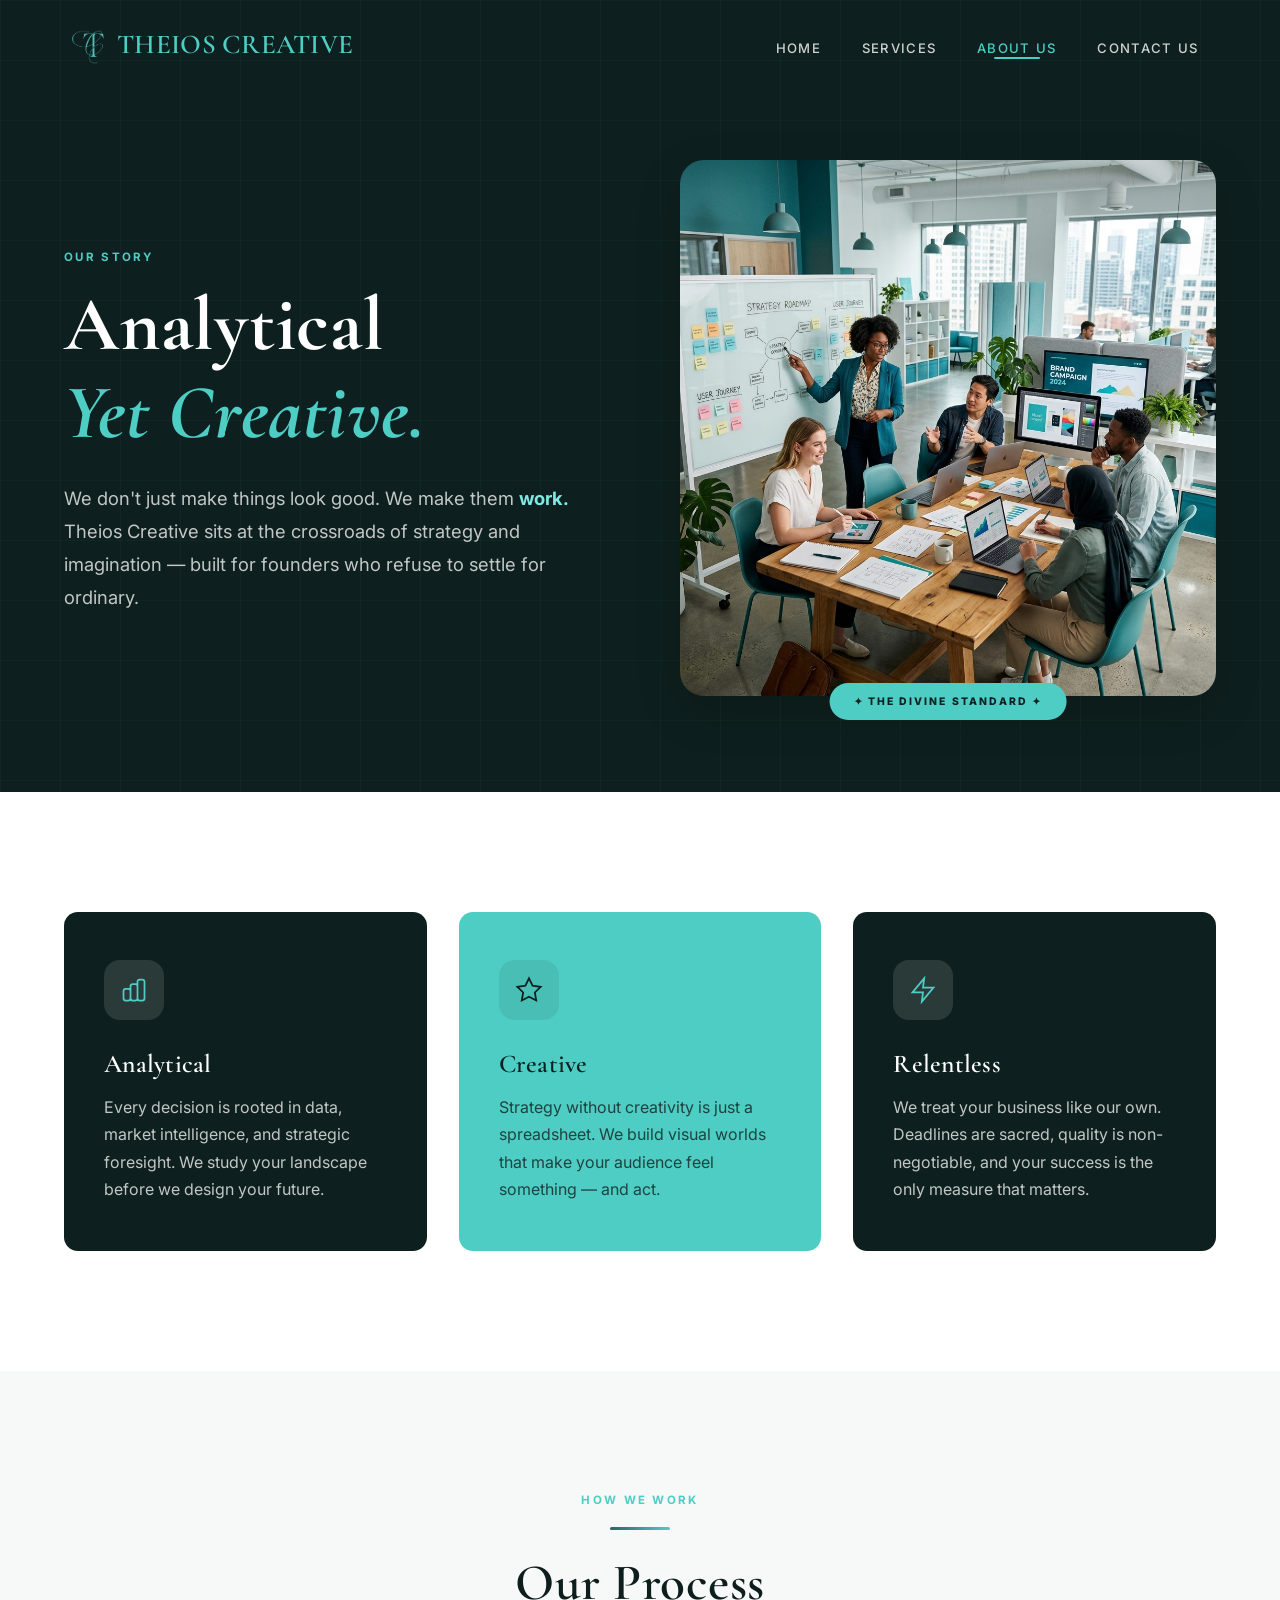
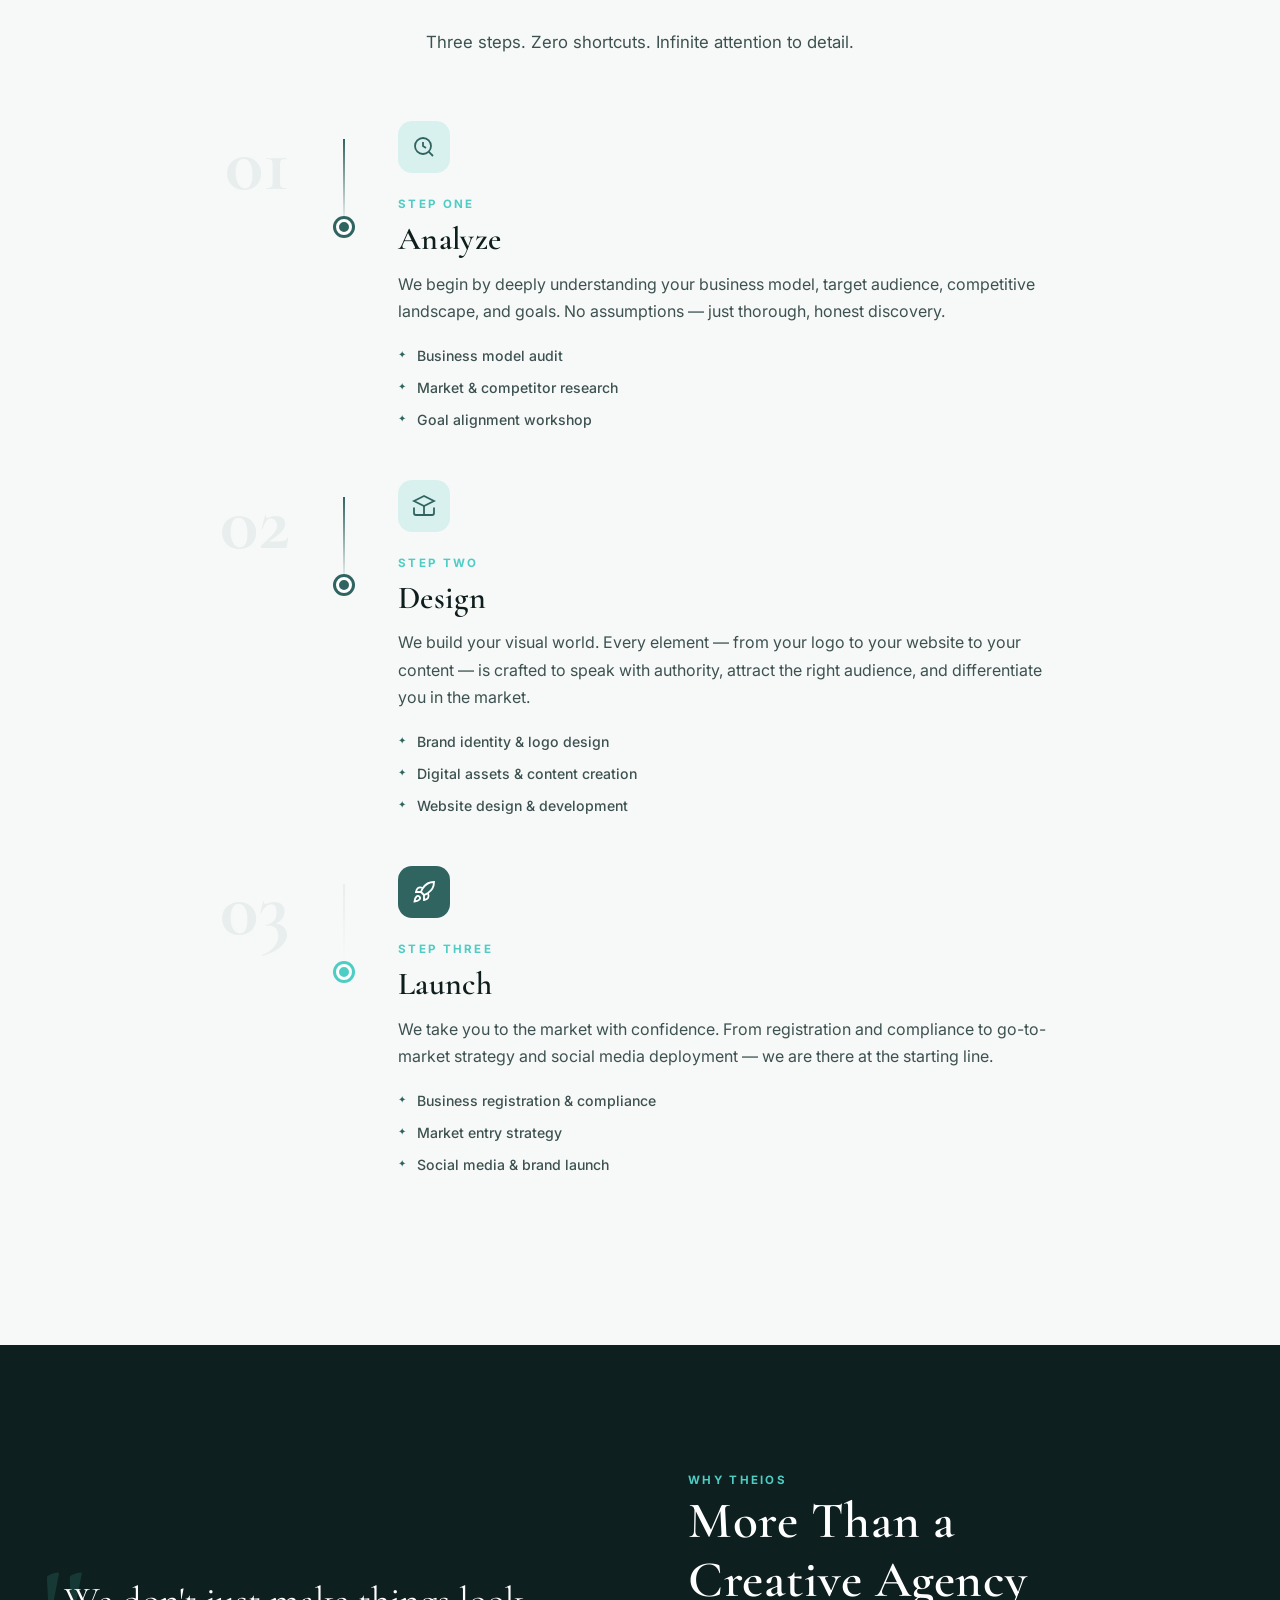
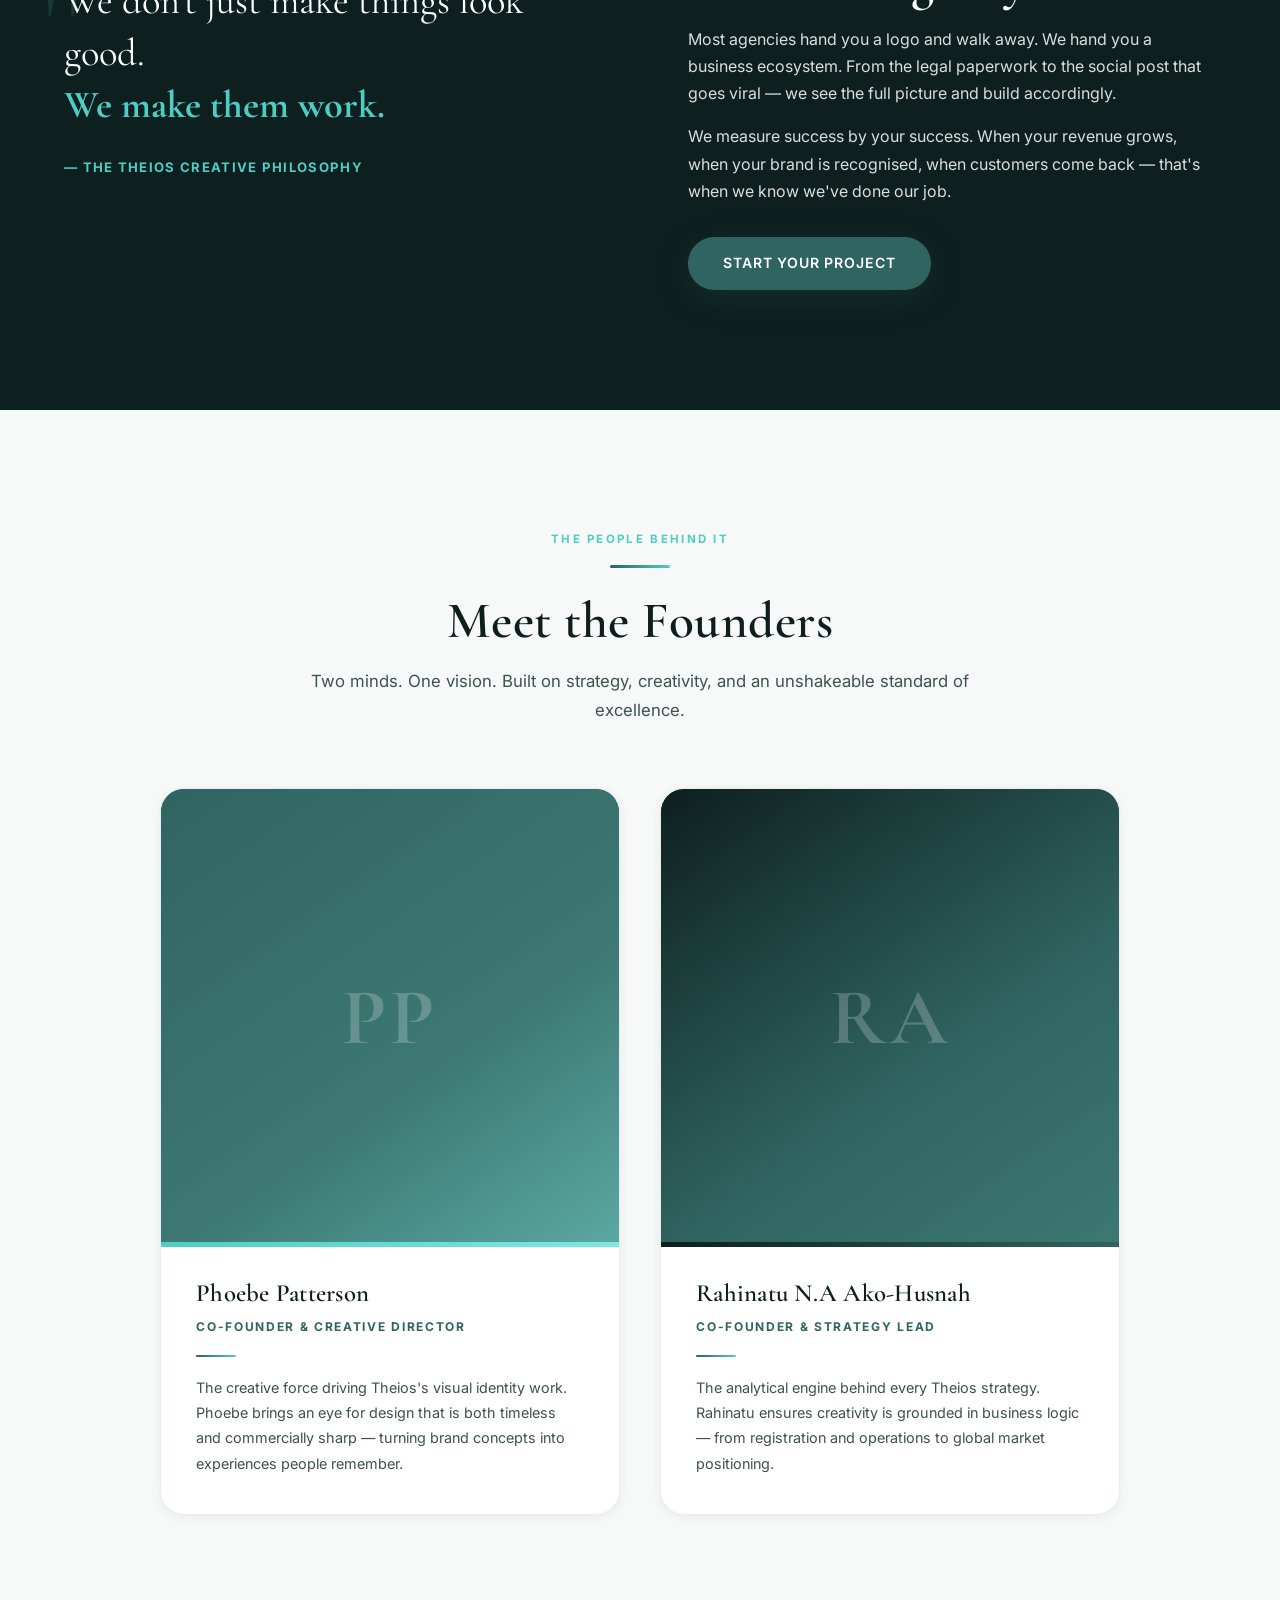
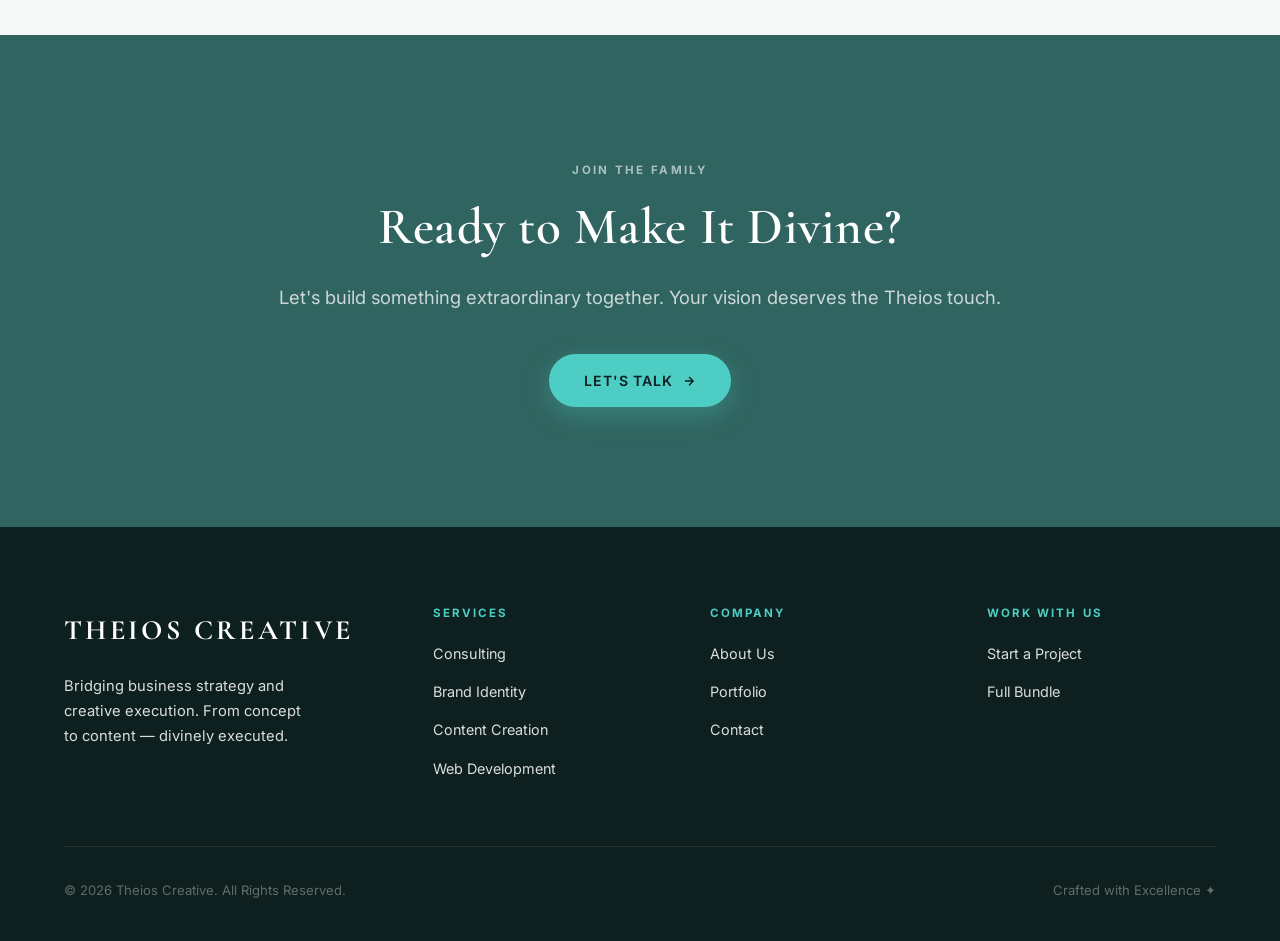
==== commit 27dc4694: "style(footer): replace logo with bold uppercase wordmark Replace TC logo image in footer across all " ====
--- a/about.html
+++ b/about.html
@@ -38,10 +38,9 @@
     <meta name="twitter:image" content="https://theioscreative.com/assets/images/og-image.png" />
 
     <!-- Favicons -->
-    <link rel="icon" type="image/x-icon" href="/favicon.ico" />
-    <link rel="icon" type="image/png" sizes="16x16" href="/favicon-16x16.png" />
-    <link rel="icon" type="image/png" sizes="32x32" href="/favicon-32x32.png" />
-    <link rel="apple-touch-icon" sizes="180x180" href="/apple-touch-icon.png" />
+    <link rel="icon" type="image/png" sizes="32x32" href="assets/images/TC_favicon.png" />
+    <link rel="apple-touch-icon" sizes="180x180" href="assets/images/TC_favicon.png" />
+
     <link rel="manifest" href="/site.webmanifest" />
 
     <!-- Preconnect for Performance -->
@@ -371,11 +370,7 @@
         <div class="container">
             <div class="footer-grid">
                 <div class="footer-brand">
-                    <div class="nav-logo">
-                        <div class="nav-logos" aria-hidden="true">
-                            <img src="assets/images/TC_logo.png" alt="Theios Creative logo" class="nav-logo-img" />
-                        </div>
-                    </div>
+                    <div class="footer-wordmark">THEIOS CREATIVE</div>
                     <p>Bridging business strategy and creative execution. From concept to content — divinely executed.
                     </p>
                 </div>
--- a/assets/css/style.css
+++ b/assets/css/style.css
@@ -357,7 +357,7 @@
 
 /* Real TC logo image */
 .nav-logo-img {
-  height: 72px;
+  height: 50px;
   width: auto;
 
   border-radius: 10px;
@@ -369,17 +369,17 @@
 .nav-logo-textmark {
   display: inline-flex;
   align-items: center;
-  height: 46px;
+  height: 50px;
   padding-left: 0.05rem;
 
   font-family: var(--font-heading);
-  font-weight: 400;
+  font-weight: 600;
   color: var(--accent);
-  font-size: 2.55rem;
+  font-size: 1.7rem;
   letter-spacing: 0.01em;
-  text-transform: capitalize; /* only first letter per word */
-
-  font-style: italic;
+  text-transform: uppercase;
+
+  font-style: normal;
   white-space: nowrap;
   transform: translateY(-2px);
 }
@@ -751,7 +751,7 @@
 /* ── Footer ─────────────────────────────────────────────────── */
 .footer {
   background: var(--teal-deeper);
-  color: rgba(255, 255, 255, 0.65);
+  color: rgba(255, 255, 255, 0.75);
   padding: 5rem 0 2.5rem;
 }
 
@@ -762,8 +762,18 @@
   margin-bottom: 4rem;
 }
 
+.footer-wordmark {
+  font-family: var(--font-heading);
+  font-size: 1.75rem;
+  font-weight: 700;
+  letter-spacing: 0.12em;
+  color: var(--white);
+  text-transform: uppercase;
+  margin-bottom: 0.25rem;
+}
+
 .footer-brand p {
-  color: rgba(255, 255, 255, 0.55);
+  color: rgba(255, 255, 255, 0.85);
   font-size: 0.92rem;
   margin-top: 1.2rem;
   max-width: 28ch;
@@ -786,7 +796,7 @@
 }
 
 .footer-col ul li a {
-  color: rgba(255, 255, 255, 0.55);
+  color: rgba(255, 255, 255, 0.85);
   font-size: 0.9rem;
   transition: color var(--transition-fast);
 }
@@ -802,6 +812,7 @@
   align-items: center;
   justify-content: space-between;
   font-size: 0.82rem;
+  color: rgba(255, 255, 255, 0.75);
 }
 
 .social-links {
@@ -969,11 +980,11 @@
   }
 
   .nav-logo-img {
-    height: 60px;
+    height: 44px;
   }
 
   .navbar.scrolled .nav-logo-img {
-    height: 50px;
+    height: 38px;
   }
 
   .nav-links {
@@ -1066,7 +1077,7 @@
 
   /* Reduce navbar brand text on mobile so it fits */
   .nav-logo-textmark {
-    font-size: 1.1rem;
+    font-size: 1.45rem;
   }
 }
 
@@ -1093,11 +1104,11 @@
   }
 
   .nav-logo-img {
-    height: 52px;
+    height: 36px;
   }
 
   .nav-logo-textmark {
-    font-size: 0.95rem;
+    font-size: 1.2rem;
   }
 
   .mobile-menu {
--- a/assets/css/about.css
+++ b/assets/css/about.css
@@ -310,7 +310,7 @@
 }
 
 .bp-details p {
-    color: var(--grey-mid);
+    color: rgba(255, 255, 255, 0.85);
 }
 
 /* ── Responsive ──────────────────────────── */
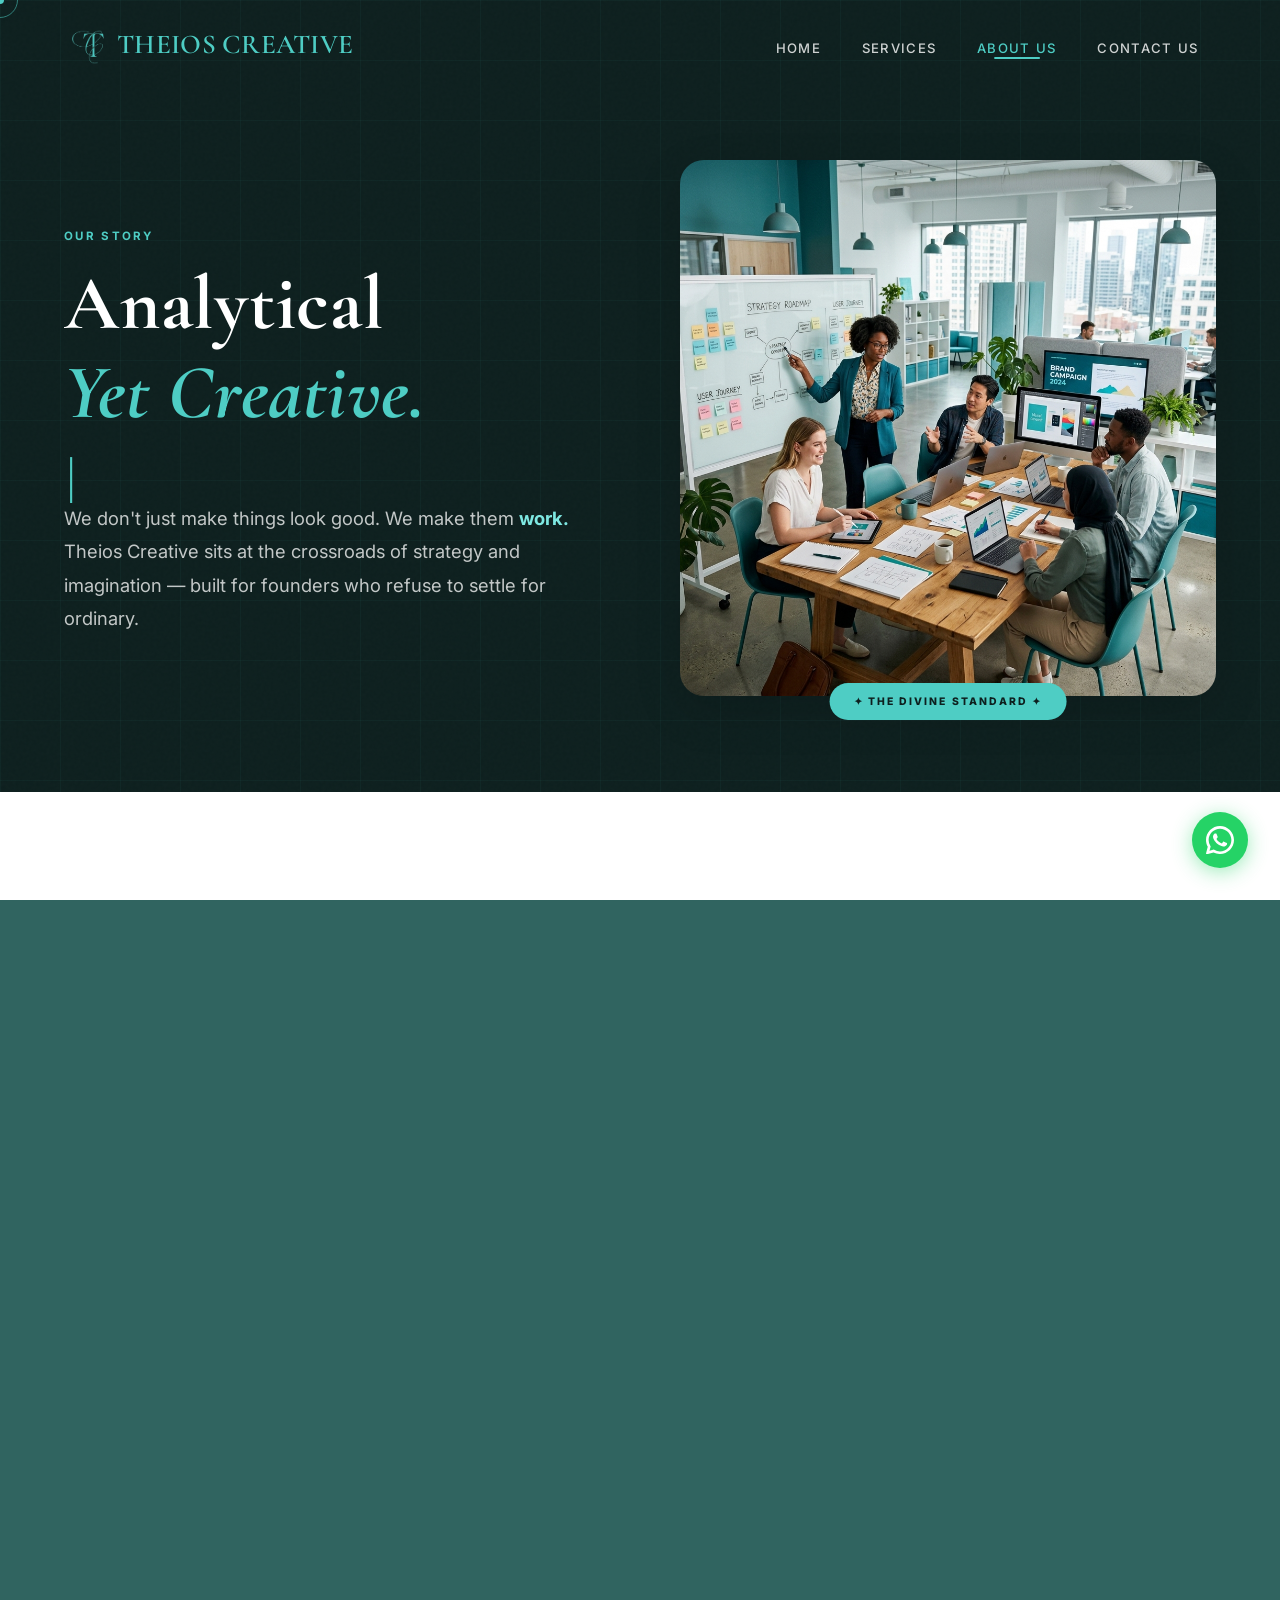
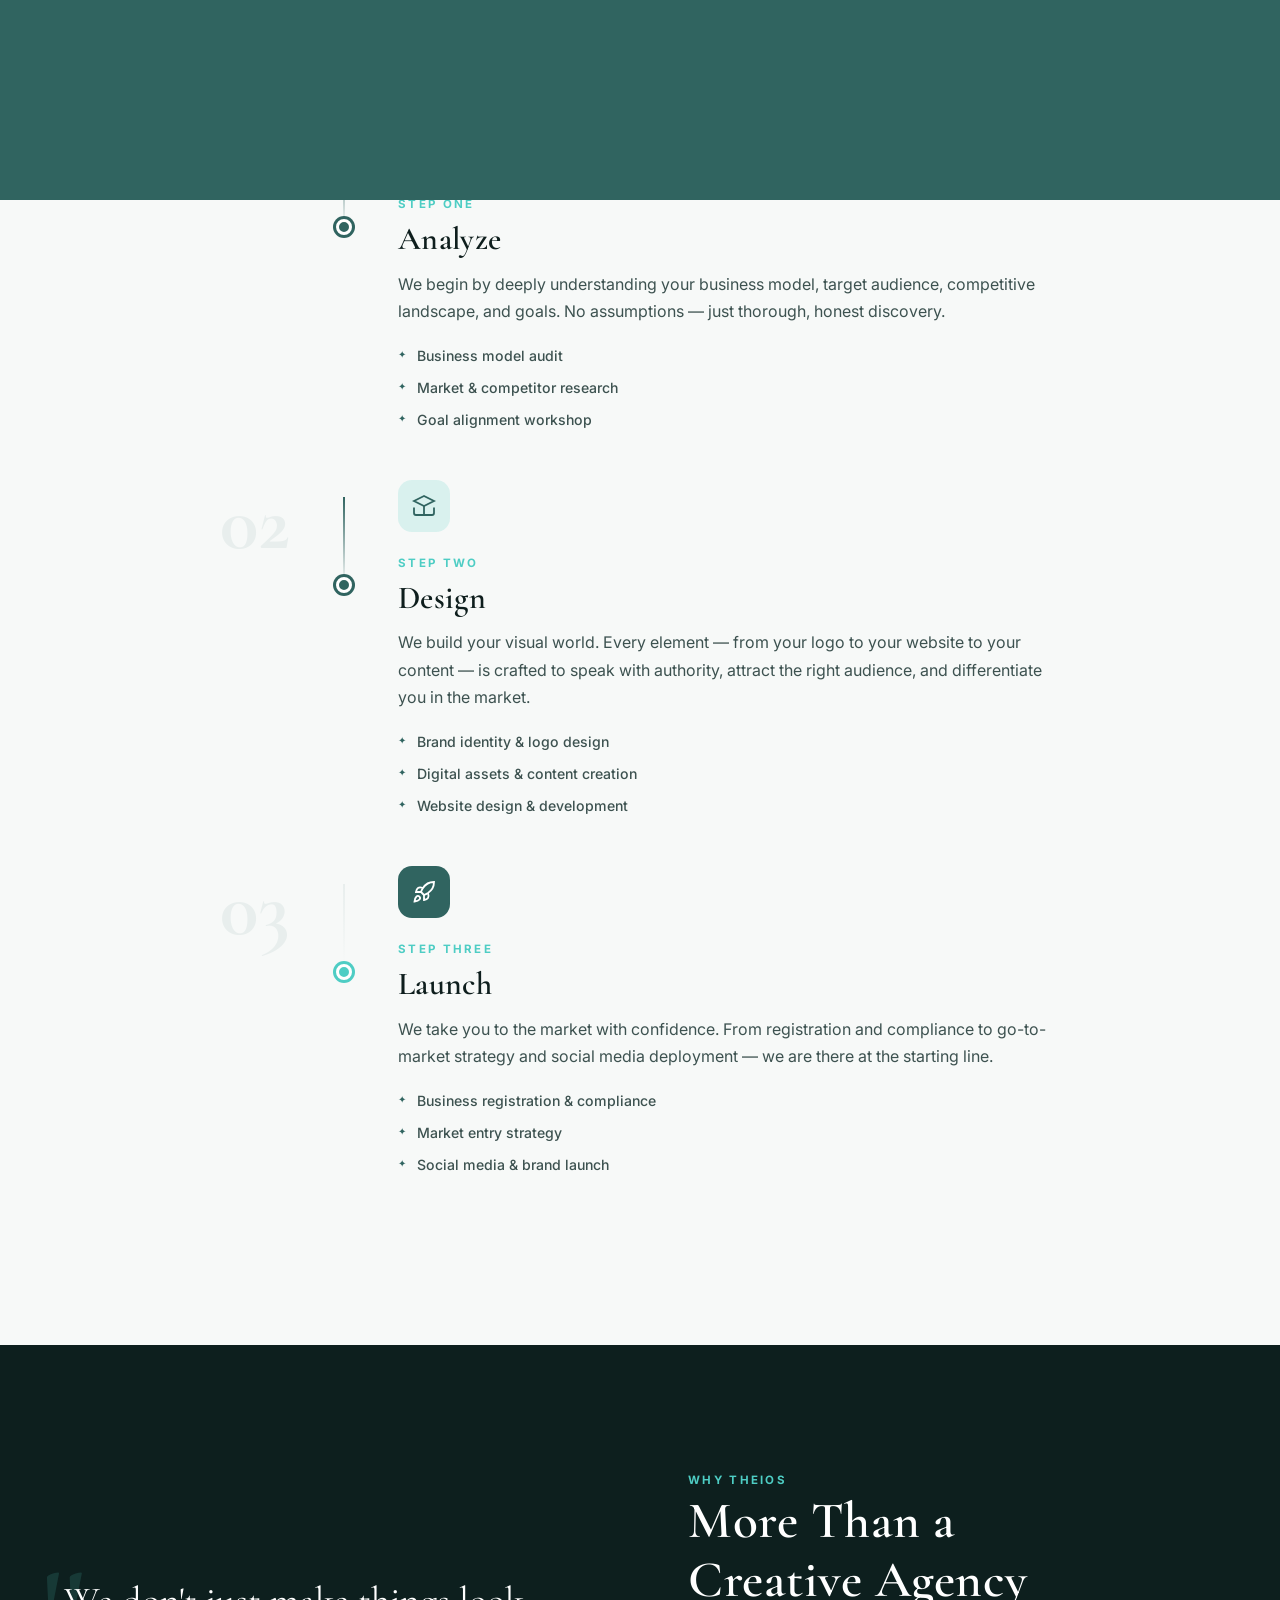
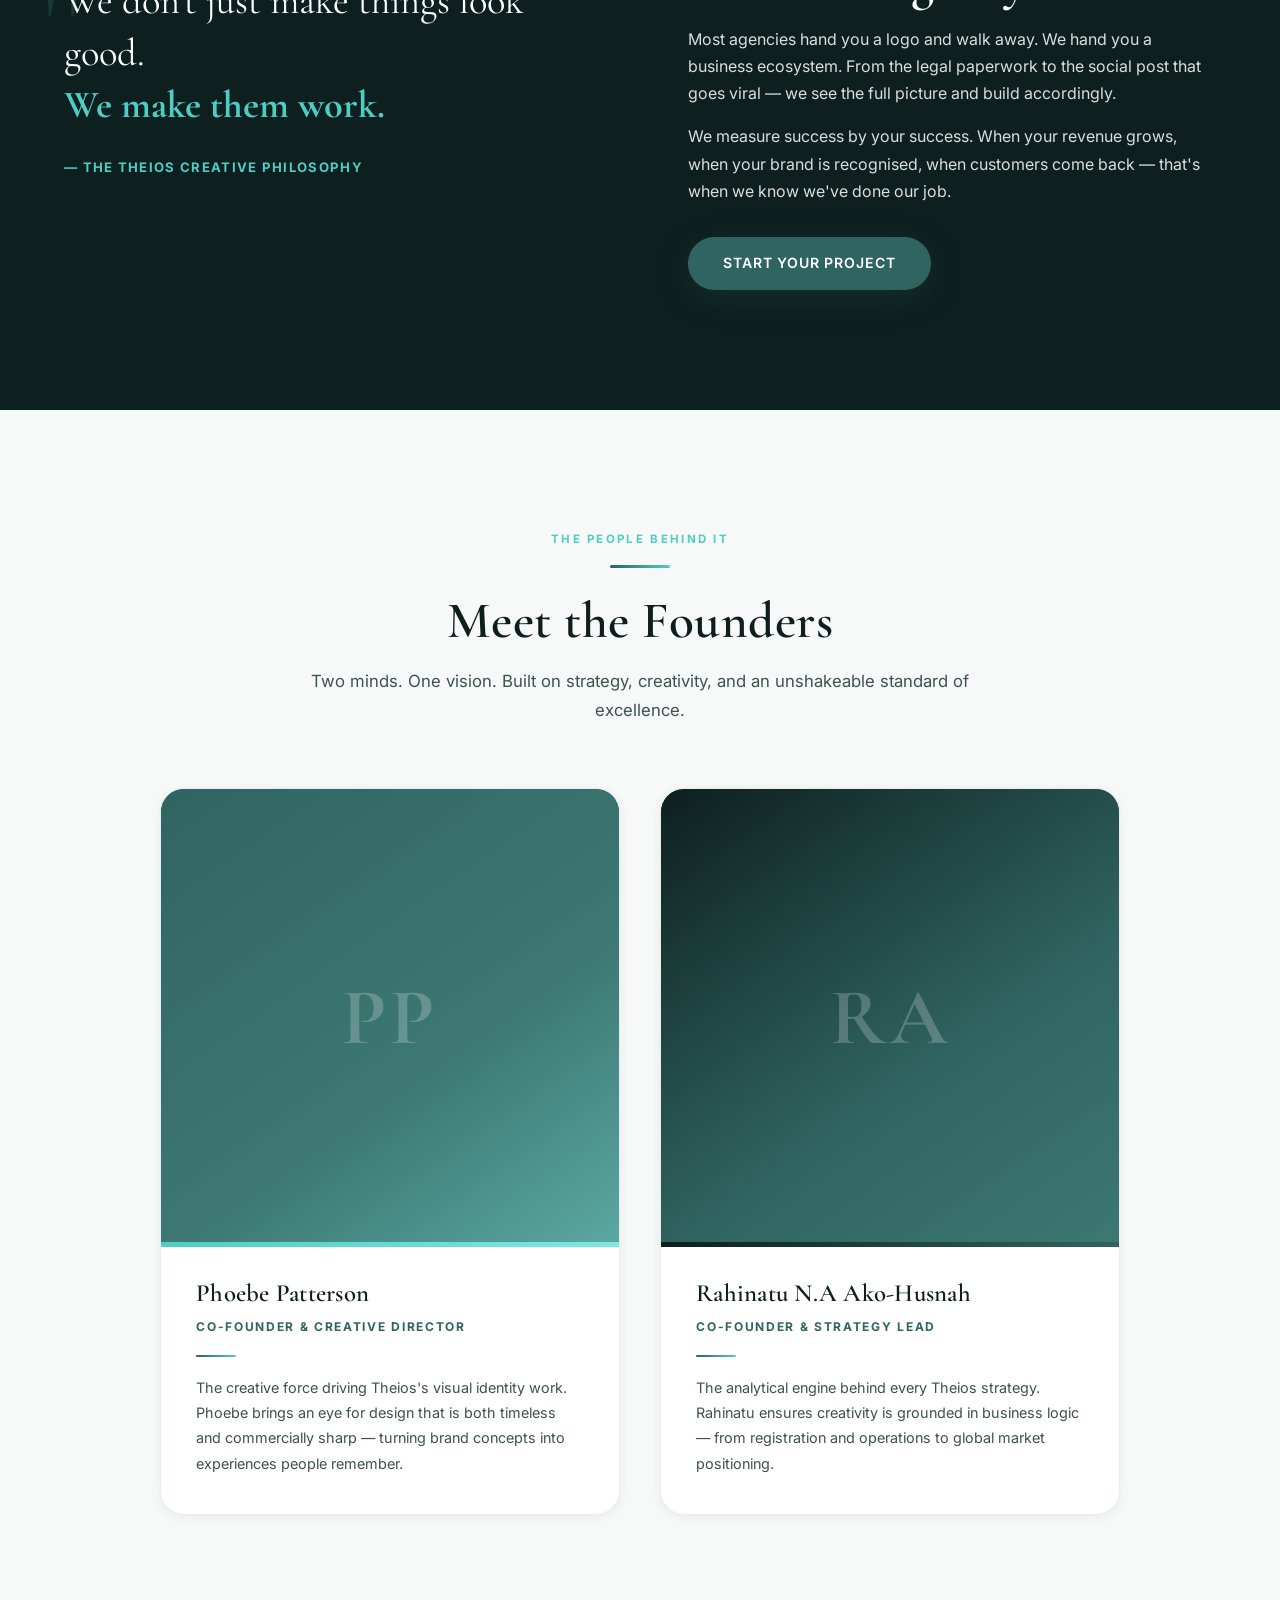
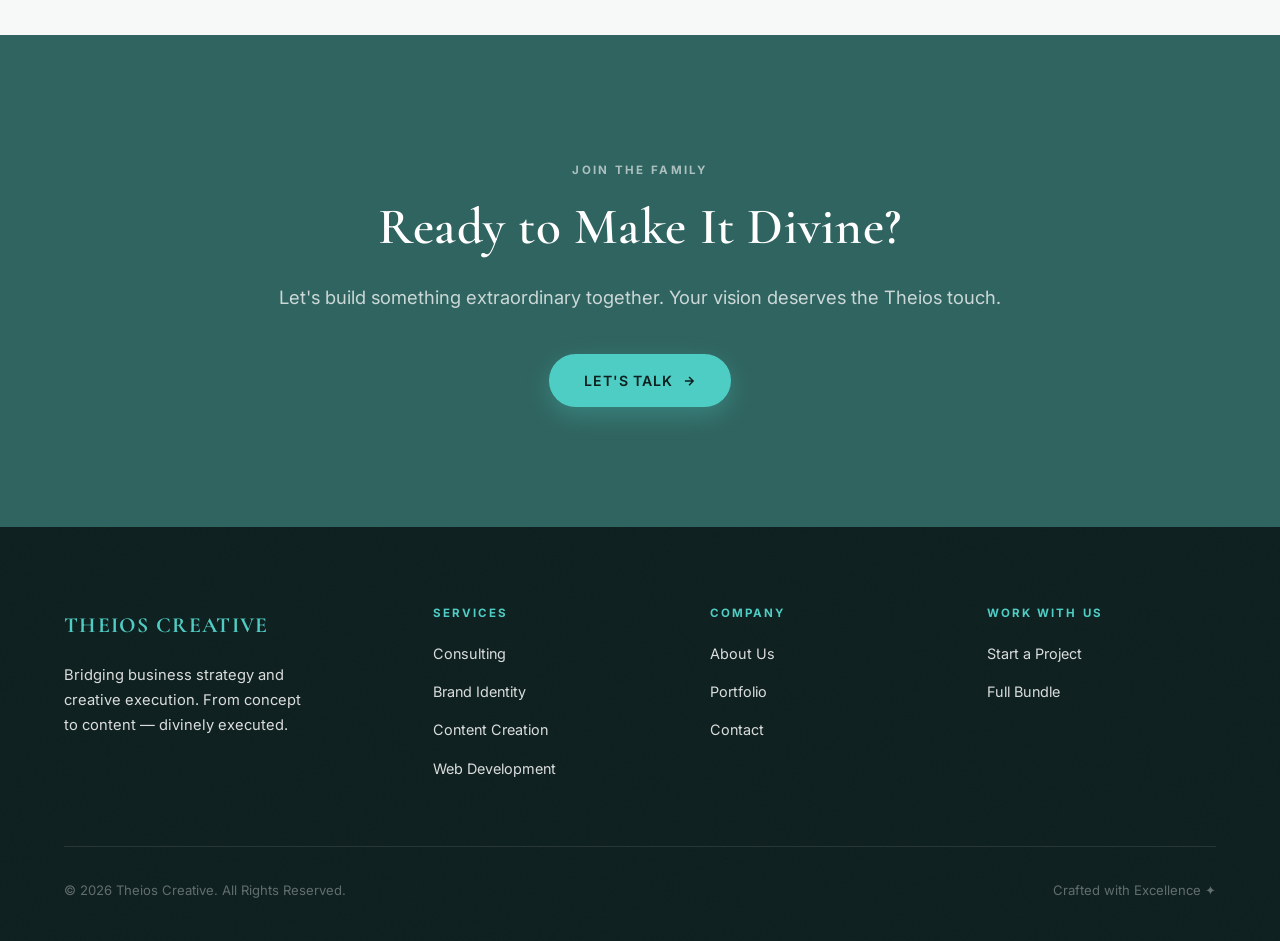
==== commit dbfb2163: "feat: add 13 interactive enhancements across all pages - Scroll-reveal animations on all section con" ====
--- a/about.html
+++ b/about.html
@@ -48,11 +48,18 @@
     <link rel="preconnect" href="https://fonts.gstatic.com" crossorigin />
 
     <!-- Stylesheets -->
-    <link rel="stylesheet" href="assets/css/style.css" />
-    <link rel="stylesheet" href="assets/css/about.css" />
+    <link rel="stylesheet" href="assets/css/style.css?v=2" />
+    <link rel="stylesheet" href="assets/css/about.css?v=2" />
 </head>
 
 <body>
+
+    <!-- Custom Cursor -->
+    <div class="cursor-dot" id="cursorDot" aria-hidden="true"></div>
+    <div class="cursor-ring" id="cursorRing" aria-hidden="true"></div>
+
+    <!-- Page Transition -->
+    <div class="page-transition" id="pageTransition" aria-hidden="true"></div>
 
     <!-- Navigation -->
     <nav class="navbar scrolled" id="navbar" aria-label="Main navigation">
@@ -86,7 +93,7 @@
     <main>
 
         <!-- ── PAGE HERO ──────────────────────────────────────── -->
-        <section class="page-hero about-hero" aria-label="About page hero">
+        <section class="page-hero about-hero noise" aria-label="About page hero">
             <div class="container">
                 <div class="about-hero-grid">
                     <div class="about-hero-text">
@@ -186,9 +193,9 @@
                                 landscape, and goals. No assumptions — just thorough, honest discovery.
                             </p>
                             <ul class="ts-bullets">
-                                <li>Business model audit</li>
-                                <li>Market & competitor research</li>
-                                <li>Goal alignment workshop</li>
+                                <li class="reveal reveal-delay-1">Business model audit</li>
+                                <li class="reveal reveal-delay-2">Market & competitor research</li>
+                                <li class="reveal reveal-delay-3">Goal alignment workshop</li>
                             </ul>
                         </div>
                     </div>
@@ -216,9 +223,9 @@
                                 differentiate you in the market.
                             </p>
                             <ul class="ts-bullets">
-                                <li>Brand identity & logo design</li>
-                                <li>Digital assets & content creation</li>
-                                <li>Website design & development</li>
+                                <li class="reveal reveal-delay-1">Brand identity & logo design</li>
+                                <li class="reveal reveal-delay-2">Digital assets & content creation</li>
+                                <li class="reveal reveal-delay-3">Website design & development</li>
                             </ul>
                         </div>
                     </div>
@@ -248,9 +255,9 @@
                                 go-to-market strategy and social media deployment — we are there at the starting line.
                             </p>
                             <ul class="ts-bullets">
-                                <li>Business registration & compliance</li>
-                                <li>Market entry strategy</li>
-                                <li>Social media & brand launch</li>
+                                <li class="reveal reveal-delay-1">Business registration & compliance</li>
+                                <li class="reveal reveal-delay-2">Market entry strategy</li>
+                                <li class="reveal reveal-delay-3">Social media & brand launch</li>
                             </ul>
                         </div>
                     </div>
@@ -263,7 +270,7 @@
         <section class="section brand-philosophy" aria-label="Brand philosophy">
             <div class="container">
                 <div class="bp-inner reveal">
-                    <div class="bp-quote">
+                    <div class="bp-quote reveal reveal-delay-1">
                         <div class="bp-quote-mark" aria-hidden="true">"</div>
                         <blockquote>
                             We don't just make things look good.
@@ -315,9 +322,13 @@
                             <h3 class="team-name">Phoebe Patterson</h3>
                             <span class="team-role">Co-Founder &amp; Creative Director</span>
                             <div class="team-divider" aria-hidden="true"></div>
-                            <p class="team-bio">The creative force driving Theios's visual identity work. Phoebe brings
+                            <p class="team-bio reveal reveal-delay-1">The creative force driving Theios's visual identity work. Phoebe brings
                                 an eye for design that is both timeless and commercially sharp — turning brand concepts
                                 into experiences people remember.</p>
+                        </div>
+                        <div class="team-quote-reveal" aria-hidden="true">
+                            <p class="team-quote-text">Design is not decoration — it is the visual language of your brand's promise.</p>
+                            <span class="team-quote-attr">— Phoebe Patterson</span>
                         </div>
                     </div>
 
@@ -334,9 +345,13 @@
                             <h3 class="team-name">Rahinatu N.A Ako-Husnah</h3>
                             <span class="team-role">Co-Founder &amp; Strategy Lead</span>
                             <div class="team-divider" aria-hidden="true"></div>
-                            <p class="team-bio">The analytical engine behind every Theios strategy. Rahinatu ensures
+                            <p class="team-bio reveal reveal-delay-3">The analytical engine behind every Theios strategy. Rahinatu ensures
                                 creativity is grounded in business logic — from registration and operations to global
                                 market positioning.</p>
+                        </div>
+                        <div class="team-quote-reveal" aria-hidden="true">
+                            <p class="team-quote-text">Every great brand starts with a clear strategy. Creativity without direction is just noise.</p>
+                            <span class="team-quote-attr">— Rahinatu Ako-Husnah</span>
                         </div>
                     </div>
 
@@ -366,7 +381,7 @@
     </main>
 
     <!-- Footer -->
-    <footer class="footer">
+    <footer class="footer noise">
         <div class="container">
             <div class="footer-grid">
                 <div class="footer-brand">
@@ -406,6 +421,15 @@
             </div>
         </div>
     </footer>
+
+  <!-- WhatsApp Floating Chat Button -->
+  <a href="https://wa.me/23324776829" class="whatsapp-float" target="_blank" rel="noopener noreferrer" aria-label="Chat with us on WhatsApp">
+    <svg class="whatsapp-icon" viewBox="0 0 24 24" fill="currentColor" xmlns="http://www.w3.org/2000/svg">
+      <path d="M17.472 14.382c-.297-.149-1.758-.867-2.03-.967-.273-.099-.471-.148-.67.15-.197.297-.767.966-.94 1.164-.173.199-.347.223-.644.075-.297-.15-1.255-.463-2.39-1.475-.883-.788-1.48-1.761-1.653-2.059-.173-.297-.018-.458.13-.606.134-.133.298-.347.446-.52.149-.174.198-.298.298-.497.099-.198.05-.371-.025-.52-.075-.149-.669-1.612-.916-2.207-.242-.579-.487-.5-.669-.51-.173-.008-.371-.01-.57-.01-.198 0-.52.074-.792.372-.272.297-1.04 1.016-1.04 2.479 0 1.462 1.065 2.875 1.213 3.074.149.198 2.096 3.2 5.077 4.487.709.306 1.262.489 1.694.625.712.227 1.36.195 1.871.118.571-.085 1.758-.719 2.006-1.413.248-.694.248-1.289.173-1.413-.074-.124-.272-.198-.57-.347z"/>
+      <path d="M12 0C5.373 0 0 5.373 0 12c0 2.117.552 4.103 1.516 5.829L.057 23.273a.75.75 0 00.92.92l5.444-1.459A11.945 11.945 0 0012 24c6.627 0 12-5.373 12-12S18.627 0 12 0zm0 21.75a9.695 9.695 0 01-4.952-1.355l-.355-.211-3.676.985.986-3.592-.229-.37A9.695 9.695 0 012.25 12C2.25 6.615 6.615 2.25 12 2.25S21.75 6.615 21.75 12 17.385 21.75 12 21.75z"/>
+    </svg>
+    <span class="whatsapp-tooltip">Chat with us</span>
+  </a>
 
     <!-- Schema.org Structured Data -->
     <script type="application/ld+json">
@@ -473,7 +497,7 @@
     }
     </script>
 
-    <script src="assets/js/main.js"></script>
+    <script src="assets/js/main.js?v=2"></script>
 </body>
 
 </html>
--- a/assets/css/style.css
+++ b/assets/css/style.css
@@ -764,10 +764,10 @@
 
 .footer-wordmark {
   font-family: var(--font-heading);
-  font-size: 1.75rem;
+  font-size: 1.35rem;
   font-weight: 700;
-  letter-spacing: 0.12em;
-  color: var(--white);
+  letter-spacing: 0.06em;
+  color: var(--accent);
   text-transform: uppercase;
   margin-bottom: 0.25rem;
 }
@@ -963,6 +963,202 @@
   background-image: url("data:image/svg+xml,%3Csvg viewBox='0 0 256 256' xmlns='http://www.w3.org/2000/svg'%3E%3Cfilter id='noise'%3E%3CfeTurbulence type='fractalNoise' baseFrequency='0.9' numOctaves='4' stitchTiles='stitch'/%3E%3C/filter%3E%3Crect width='100%25' height='100%25' filter='url(%23noise)' opacity='0.04'/%3E%3C/svg%3E");
   pointer-events: none;
   opacity: 0.5;
+  z-index: 0;
+}
+
+/* Footer noise needs z-index managed carefully */
+.footer.noise { position: relative; }
+
+/* ── Testimonials ───────────────────────────────────────────── */
+.testimonials-section {
+  padding: var(--section-pad) 0;
+  background: var(--teal-deeper);
+  overflow: hidden;
+}
+.testimonials-section .section-header h2,
+.testimonials-section .section-header .eyebrow { color: var(--white); }
+.testimonials-section .section-header p { color: rgba(255,255,255,0.65); }
+
+.testi-track-wrap {
+  position: relative;
+  overflow: hidden;
+  margin-top: 3rem;
+}
+.testi-track-wrap::before,
+.testi-track-wrap::after {
+  content: '';
+  position: absolute;
+  top: 0; bottom: 0;
+  width: 80px;
+  z-index: 2;
+  pointer-events: none;
+}
+.testi-track-wrap::before { left: 0; background: linear-gradient(to right, var(--teal-deeper), transparent); }
+.testi-track-wrap::after  { right: 0; background: linear-gradient(to left, var(--teal-deeper), transparent); }
+
+.testi-track {
+  display: flex;
+  gap: 1.5rem;
+  width: max-content;
+  animation: testi-scroll 40s linear infinite;
+}
+.testi-track:hover { animation-play-state: paused; }
+
+@keyframes testi-scroll {
+  from { transform: translateX(0); }
+  to   { transform: translateX(-50%); }
+}
+
+.testi-card {
+  flex-shrink: 0;
+  width: 340px;
+  background: rgba(255,255,255,0.04);
+  border: 1px solid rgba(78,205,196,0.15);
+  border-radius: var(--radius-md);
+  padding: 2rem;
+  transition: border-color 0.3s ease, background 0.3s ease;
+}
+.testi-card:hover {
+  border-color: rgba(78,205,196,0.35);
+  background: rgba(255,255,255,0.07);
+}
+.testi-stars {
+  color: var(--accent);
+  font-size: 0.85rem;
+  letter-spacing: 0.1em;
+  margin-bottom: 1rem;
+}
+.testi-quote {
+  font-family: var(--font-heading);
+  font-size: 1.05rem;
+  line-height: 1.65;
+  color: rgba(255,255,255,0.88);
+  font-style: italic;
+  margin-bottom: 1.5rem;
+}
+.testi-author {
+  display: flex;
+  align-items: center;
+  gap: 0.75rem;
+}
+.testi-avatar {
+  width: 40px;
+  height: 40px;
+  border-radius: 50%;
+  background: linear-gradient(135deg, var(--teal-primary), var(--accent));
+  display: flex;
+  align-items: center;
+  justify-content: center;
+  font-family: var(--font-heading);
+  font-size: 0.95rem;
+  font-weight: 600;
+  color: var(--white);
+  flex-shrink: 0;
+}
+.testi-name {
+  font-weight: 600;
+  font-size: 0.9rem;
+  color: var(--white);
+  display: block;
+}
+.testi-company {
+  font-size: 0.78rem;
+  color: var(--accent);
+  letter-spacing: 0.06em;
+  text-transform: uppercase;
+}
+
+/* ── Custom Cursor ──────────────────────────────────────────── */
+@media (pointer: fine) {
+  body { cursor: none; }
+  a, button, [role="button"], input, textarea, select, label[for], .orbit-card { cursor: none; }
+
+  .cursor-dot {
+    position: fixed;
+    top: 0; left: 0;
+    width: 8px;
+    height: 8px;
+    background: var(--accent);
+    border-radius: 50%;
+    pointer-events: none;
+    z-index: 9999;
+    transform: translate(-50%, -50%);
+    transition: width 0.2s ease, height 0.2s ease, background 0.2s ease, opacity 0.2s ease;
+    will-change: transform;
+  }
+  .cursor-ring {
+    position: fixed;
+    top: 0; left: 0;
+    width: 36px;
+    height: 36px;
+    border: 1.5px solid rgba(78,205,196,0.55);
+    border-radius: 50%;
+    pointer-events: none;
+    z-index: 9998;
+    transform: translate(-50%, -50%);
+    transition: width 0.3s ease, height 0.3s ease, border-color 0.3s ease, opacity 0.3s ease;
+    will-change: transform;
+  }
+  .cursor-dot.hovering {
+    width: 12px;
+    height: 12px;
+    background: var(--accent);
+    opacity: 0.7;
+  }
+  .cursor-ring.hovering {
+    width: 52px;
+    height: 52px;
+    border-color: rgba(78,205,196,0.9);
+  }
+  .cursor-dot.clicking { transform: translate(-50%,-50%) scale(0.7); }
+  .cursor-ring.clicking { transform: translate(-50%,-50%) scale(0.85); }
+}
+
+/* ── Page Transition Overlay ────────────────────────────────── */
+.page-transition {
+  position: fixed;
+  inset: 0;
+  background: var(--teal-primary);
+  z-index: 10000;
+  transform: translateY(100%);
+  pointer-events: none;
+  will-change: transform;
+}
+.page-transition.slide-in  { animation: pt-in  0.4s cubic-bezier(0.76,0,0.24,1) forwards; }
+.page-transition.slide-out { animation: pt-out 0.4s cubic-bezier(0.76,0,0.24,1) forwards; }
+
+@keyframes pt-in  {
+  from { transform: translateY(100%); }
+  to   { transform: translateY(0);    }
+}
+@keyframes pt-out {
+  from { transform: translateY(0);    }
+  to   { transform: translateY(-100%);}
+}
+
+/* ── Typewriter Heading ─────────────────────────────────────── */
+.typewriter-heading {
+  overflow: hidden;
+  animation: typewriter-reveal 1.2s cubic-bezier(0.4,0,0.2,1) forwards;
+}
+@keyframes typewriter-reveal {
+  from { clip-path: inset(0 100% 0 0); opacity: 0.3; }
+  to   { clip-path: inset(0 0% 0 0);   opacity: 1;   }
+}
+.typewriter-cursor {
+  display: inline-block;
+  color: var(--accent);
+  font-family: var(--font-body);
+  font-size: clamp(1.5rem, 3vw, 2.5rem);
+  font-weight: 300;
+  margin-left: 2px;
+  animation: cursor-blink 0.8s step-end infinite;
+  vertical-align: baseline;
+  line-height: 1;
+}
+@keyframes cursor-blink {
+  0%, 100% { opacity: 1; }
+  50%       { opacity: 0; }
 }
 
 /* ── Responsive ─────────────────────────────────────────────── */
@@ -1124,3 +1320,90 @@
     padding: 0.45rem 1.1rem;
   }
 }
+
+/* ── WhatsApp Floating Chat Button ──────────────────────────── */
+.whatsapp-float {
+  position: fixed;
+  bottom: 2rem;
+  right: 2rem;
+  z-index: 999;
+  width: 56px;
+  height: 56px;
+  background: #25D366;
+  border-radius: 50%;
+  display: flex;
+  align-items: center;
+  justify-content: center;
+  box-shadow: 0 4px 20px rgba(37, 211, 102, 0.45);
+  transition: transform 0.3s cubic-bezier(0.4, 0, 0.2, 1),
+              box-shadow 0.3s ease;
+  animation: wa-pulse 2.5s ease-in-out infinite;
+}
+
+.whatsapp-float:hover {
+  transform: scale(1.12);
+  box-shadow: 0 8px 30px rgba(37, 211, 102, 0.6);
+  animation: none;
+}
+
+.whatsapp-float:hover .whatsapp-tooltip {
+  opacity: 1;
+  transform: translateX(0);
+  pointer-events: auto;
+}
+
+.whatsapp-icon {
+  width: 28px;
+  height: 28px;
+  color: #ffffff;
+  flex-shrink: 0;
+}
+
+.whatsapp-tooltip {
+  position: absolute;
+  right: 66px;
+  background: #1a1a1a;
+  color: #ffffff;
+  font-family: var(--font-body);
+  font-size: 0.78rem;
+  font-weight: 500;
+  white-space: nowrap;
+  padding: 0.45rem 0.85rem;
+  border-radius: 8px;
+  opacity: 0;
+  transform: translateX(8px);
+  transition: opacity 0.25s ease, transform 0.25s ease;
+  pointer-events: none;
+}
+
+.whatsapp-tooltip::after {
+  content: '';
+  position: absolute;
+  right: -5px;
+  top: 50%;
+  transform: translateY(-50%);
+  border: 5px solid transparent;
+  border-right: none;
+  border-left-color: #1a1a1a;
+}
+
+@keyframes wa-pulse {
+  0%, 100% { box-shadow: 0 4px 20px rgba(37, 211, 102, 0.45); }
+  50%       { box-shadow: 0 4px 28px rgba(37, 211, 102, 0.75); }
+}
+
+@media (max-width: 640px) {
+  .whatsapp-float {
+    bottom: 1.5rem;
+    right: 1.5rem;
+    width: 50px;
+    height: 50px;
+  }
+  .whatsapp-icon {
+    width: 24px;
+    height: 24px;
+  }
+  .whatsapp-tooltip {
+    display: none;
+  }
+}
--- a/assets/css/about.css
+++ b/assets/css/about.css
@@ -531,4 +531,79 @@
     color: var(--text-secondary);
     max-width: 100%;
     margin: 0;
+}
+
+/* ── Process Timeline Connecting Line Animation ─────────────── */
+.ts-line {
+  transform-origin: top center;
+  transform: scaleY(0);
+  transition: transform 0.7s cubic-bezier(0.4,0,0.2,1);
+}
+.ts-dot {
+  transform: scale(0);
+  transition: transform 0.4s cubic-bezier(0.34,1.56,0.64,1) 0.65s;
+}
+.timeline-step.visible .ts-line {
+  transform: scaleY(1);
+}
+.timeline-step.visible .ts-dot {
+  transform: scale(1);
+}
+/* Step number pop-in */
+.ts-number {
+  transform: scale(0.7);
+  opacity: 0;
+  transition: transform 0.4s cubic-bezier(0.34,1.56,0.64,1) 0.1s,
+              opacity 0.3s ease 0.1s;
+}
+.timeline-step.visible .ts-number {
+  transform: scale(1);
+  opacity: 1;
+}
+/* Icon entrance */
+.ts-icon {
+  transform: translateY(10px);
+  opacity: 0;
+  transition: transform 0.5s ease 0.2s, opacity 0.5s ease 0.2s;
+}
+.timeline-step.visible .ts-icon {
+  transform: translateY(0);
+  opacity: 1;
+}
+
+/* ── Team Card Hover Quote Reveal ───────────────────────────── */
+.team-card {
+  position: relative;
+  overflow: hidden;
+}
+.team-quote-reveal {
+  position: absolute;
+  bottom: 0;
+  left: 0;
+  right: 0;
+  background: linear-gradient(to top, rgba(13,31,30,0.97) 0%, rgba(13,31,30,0.85) 100%);
+  padding: 1.5rem 1.75rem;
+  transform: translateY(100%);
+  transition: transform 0.4s cubic-bezier(0.4,0,0.2,1);
+  border-top: 1px solid rgba(78,205,196,0.25);
+}
+.team-card:hover .team-quote-reveal {
+  transform: translateY(0);
+}
+.team-quote-text {
+  font-family: var(--font-heading);
+  font-size: 1rem;
+  font-style: italic;
+  color: rgba(255,255,255,0.9);
+  line-height: 1.6;
+  margin-bottom: 0.5rem;
+}
+.team-quote-text::before { content: '\201C'; color: var(--accent); }
+.team-quote-text::after  { content: '\201D'; color: var(--accent); }
+.team-quote-attr {
+  font-size: 0.75rem;
+  color: var(--accent);
+  letter-spacing: 0.1em;
+  text-transform: uppercase;
+  font-weight: 600;
 }
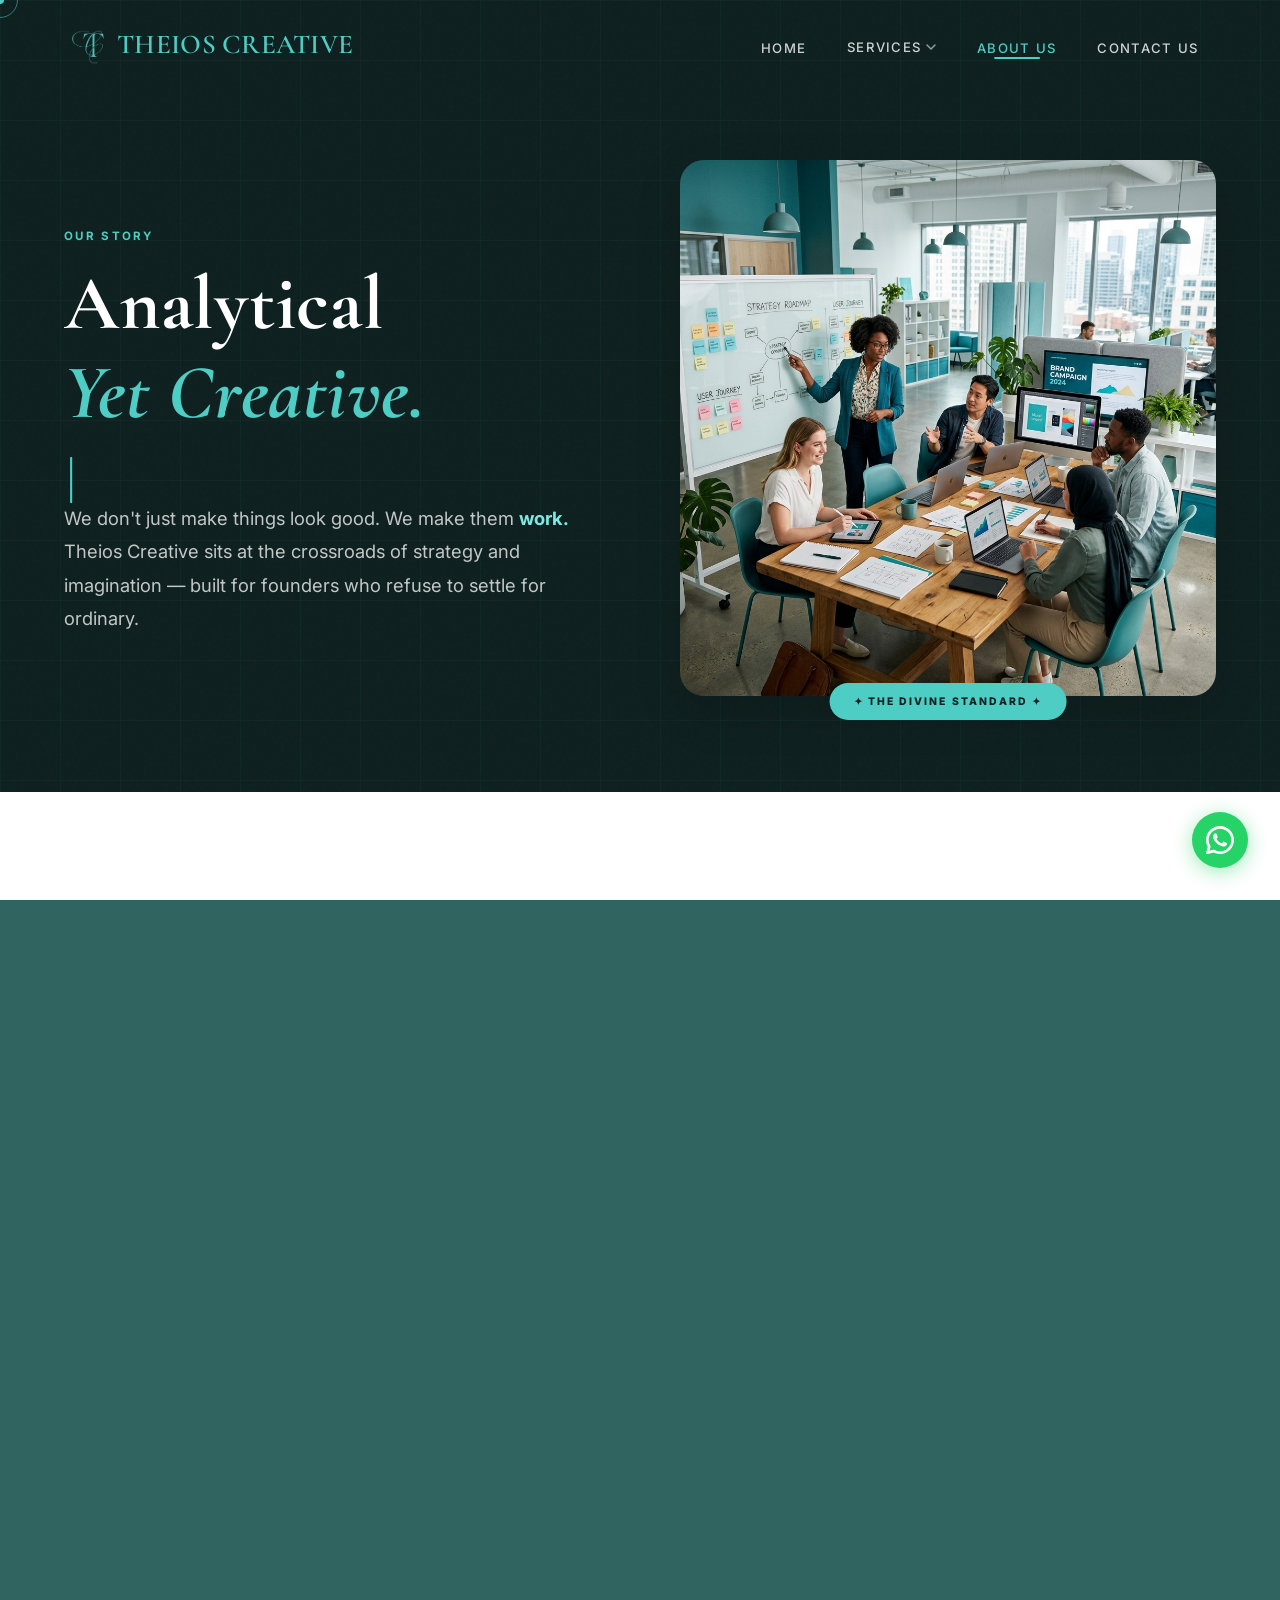
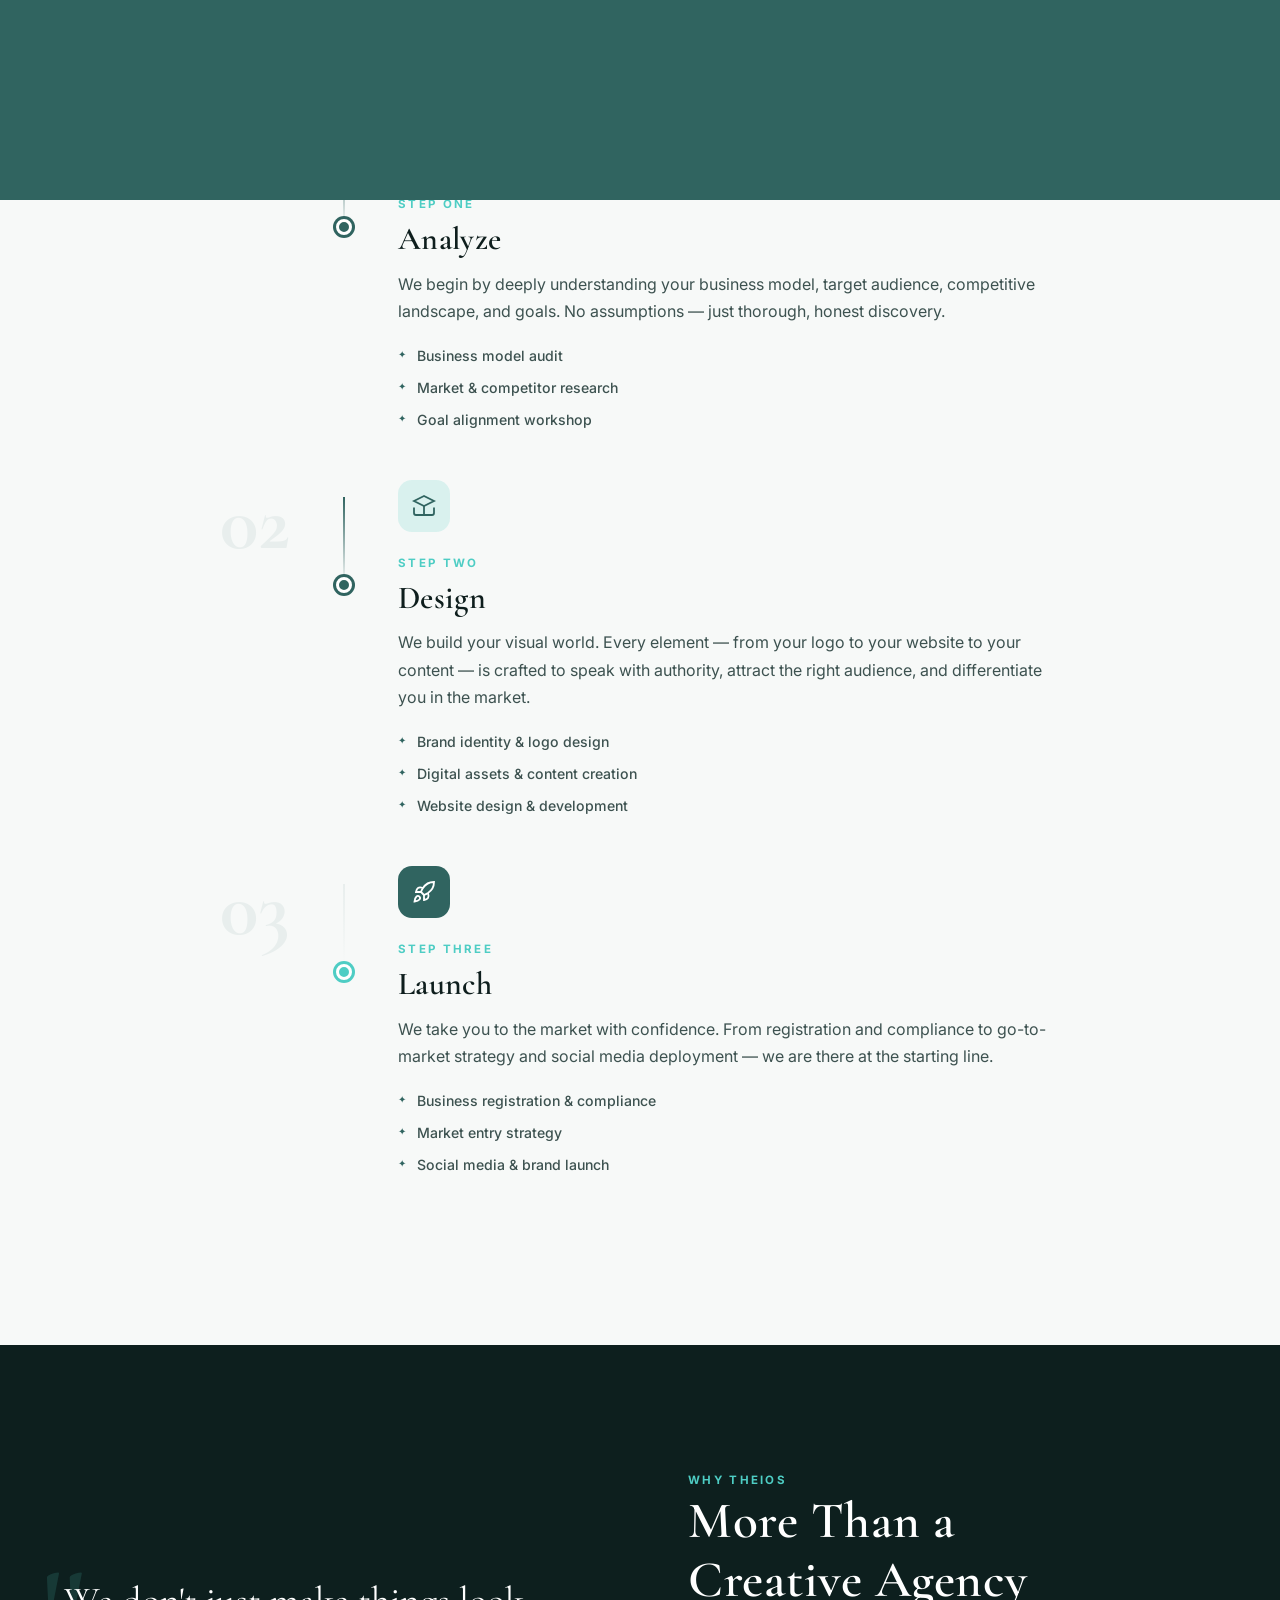
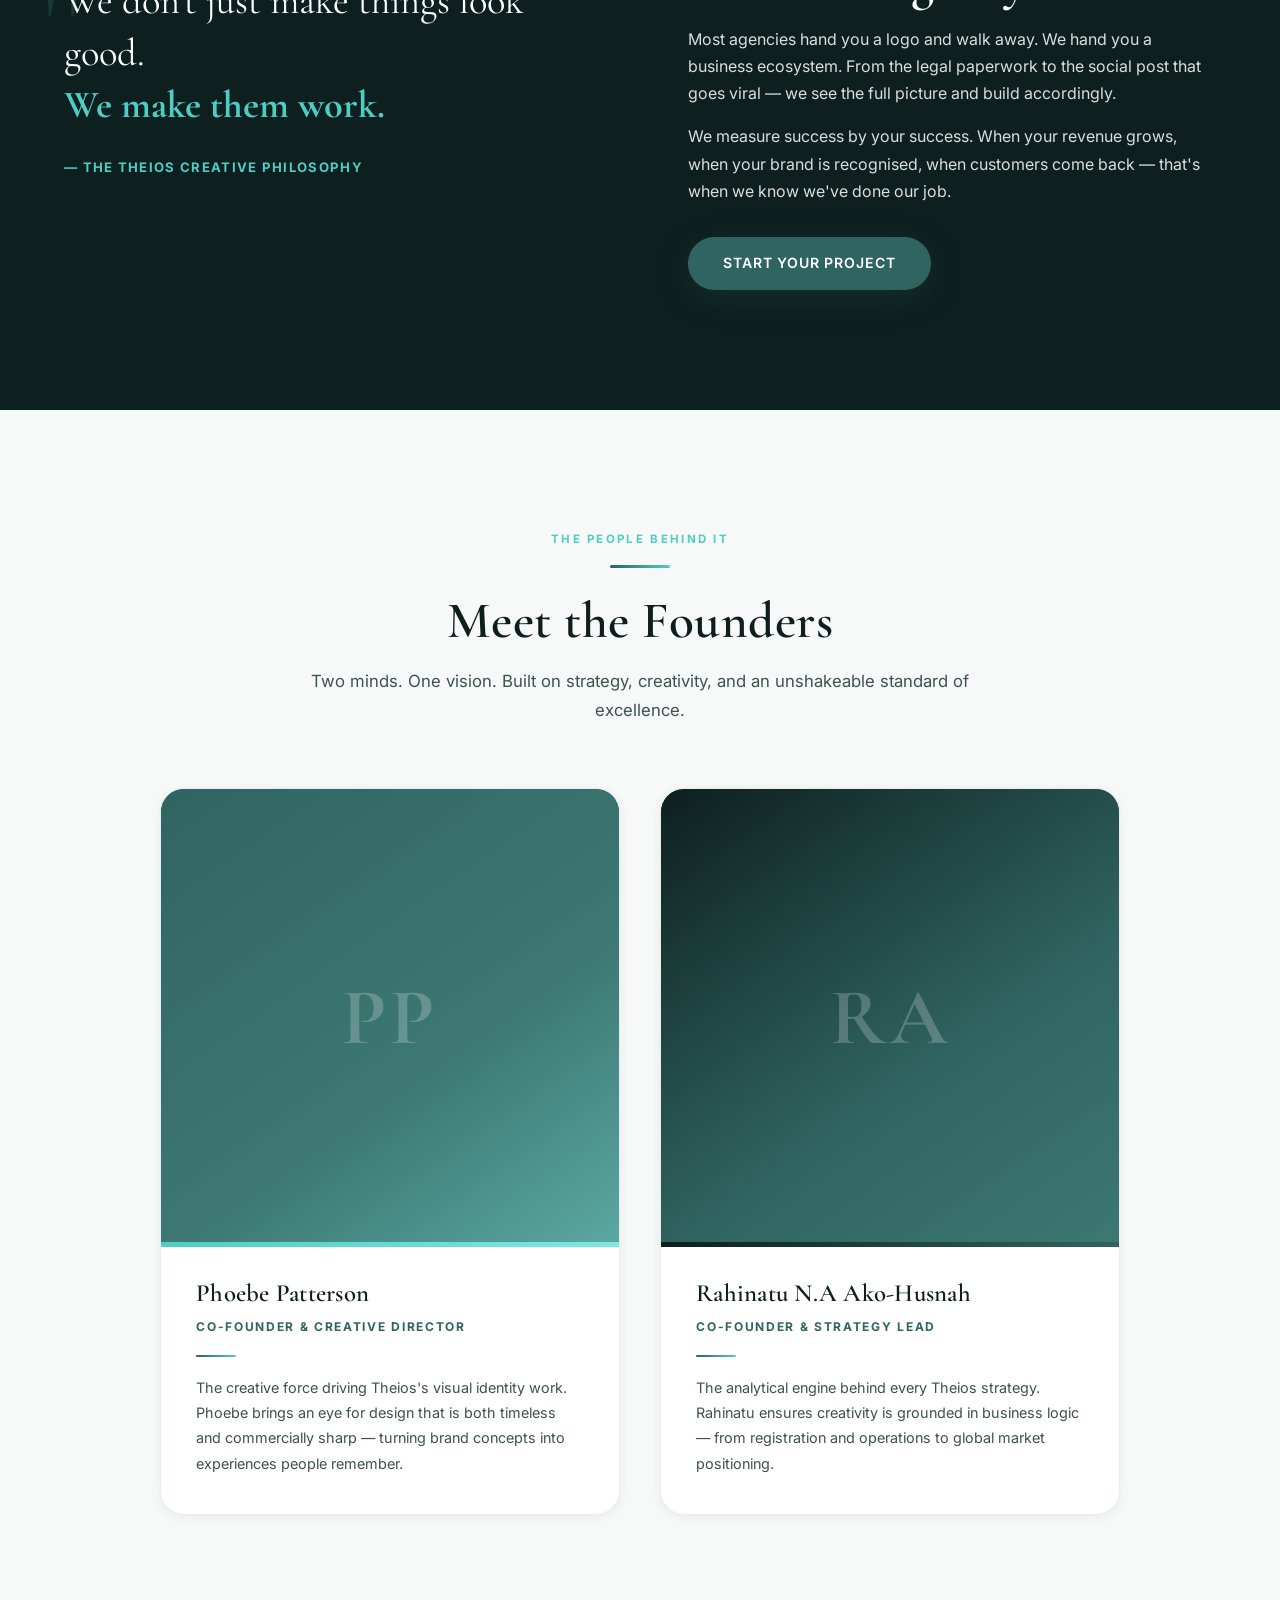
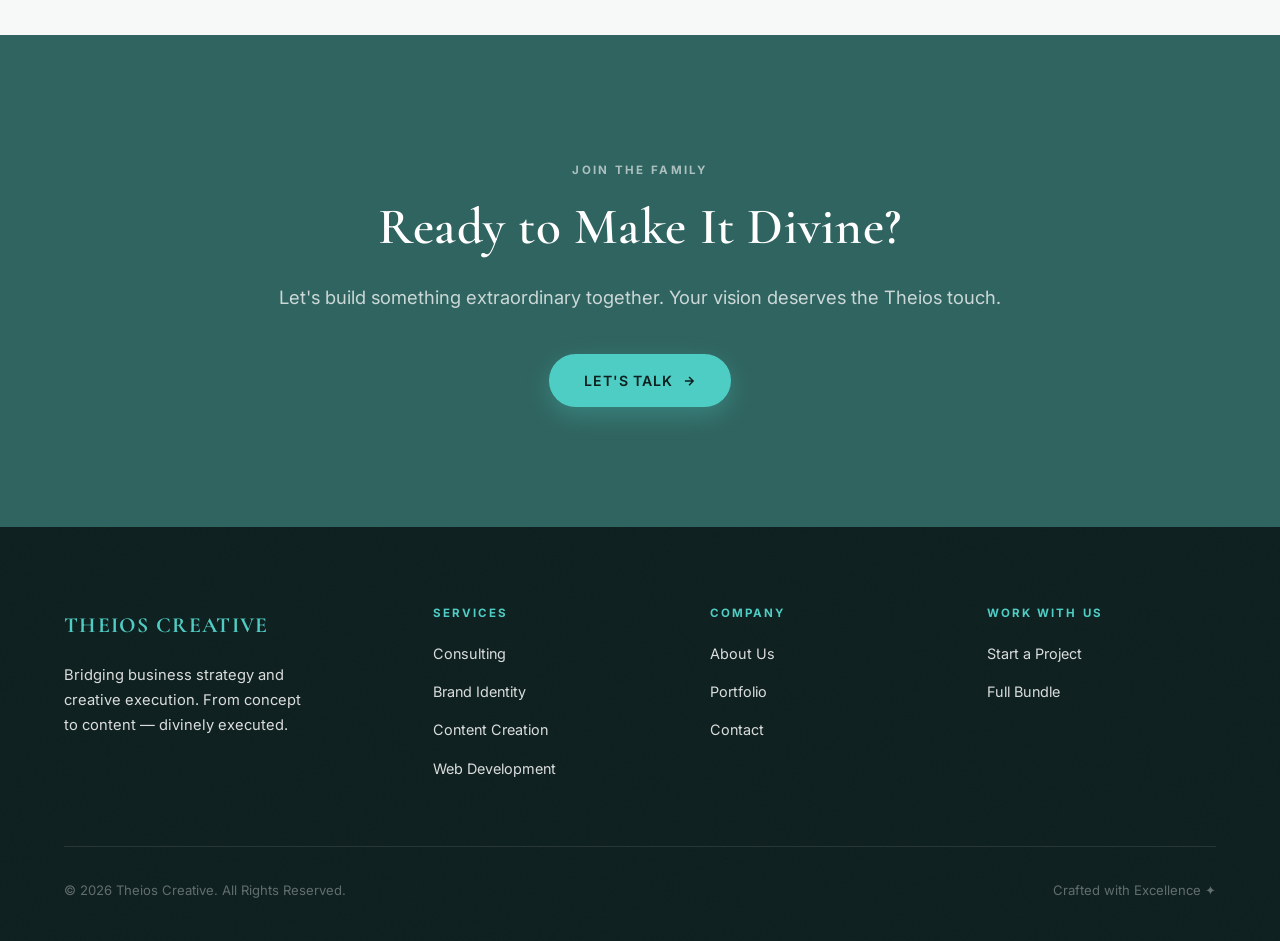
==== commit 7df32433: "feat: add individual service pages and nav dropdown - Add identity.html, content.html, digital.html " ====
--- a/about.html
+++ b/about.html
@@ -48,7 +48,7 @@
     <link rel="preconnect" href="https://fonts.gstatic.com" crossorigin />
 
     <!-- Stylesheets -->
-    <link rel="stylesheet" href="assets/css/style.css?v=2" />
+    <link rel="stylesheet" href="assets/css/style.css?v=5" />
     <link rel="stylesheet" href="assets/css/about.css?v=2" />
 </head>
 
@@ -72,7 +72,17 @@
             </a>
             <ul class="nav-links">
                 <li><a href="index.html">Home</a></li>
-                <li><a href="services.html">Services</a></li>
+                <li class="nav-dropdown-parent">
+                    <a href="services.html" class="nav-has-dropdown" aria-haspopup="true" aria-expanded="false">
+                        Services
+                        <svg class="nav-dropdown-chevron" width="10" height="6" viewBox="0 0 10 6" fill="none" aria-hidden="true"><path d="M1 1L5 5L9 1" stroke="currentColor" stroke-width="1.5" stroke-linecap="round" stroke-linejoin="round"/></svg>
+                    </a>
+                    <ul class="nav-dropdown" role="list">
+                        <li><a href="identity.html">Brand Identity</a></li>
+                        <li><a href="content.html">Content Creation</a></li>
+                        <li><a href="digital.html">Web Development</a></li>
+                    </ul>
+                </li>
                 <li><a href="about.html" class="active">About Us</a></li>
                 <li><a href="contact.html">Contact Us</a></li>
             </ul>
@@ -86,6 +96,9 @@
     <div class="mobile-menu" id="mobile-menu" role="dialog" aria-modal="true" aria-label="Mobile navigation">
         <a href="index.html">Home</a>
         <a href="services.html">Services</a>
+        <a href="identity.html" class="mobile-sub-link">Brand Identity</a>
+        <a href="content.html" class="mobile-sub-link">Content Creation</a>
+        <a href="digital.html" class="mobile-sub-link">Web Development</a>
         <a href="about.html">About</a>
         <a href="contact.html">Contact</a>
     </div>
@@ -497,7 +510,7 @@
     }
     </script>
 
-    <script src="assets/js/main.js?v=2"></script>
+    <script src="assets/js/main.js?v=5"></script>
 </body>
 
 </html>
--- a/assets/css/style.css
+++ b/assets/css/style.css
@@ -1068,6 +1068,119 @@
   text-transform: uppercase;
 }
 
+/* ── Desktop nav dropdown ───────────────────────────────── */
+.nav-dropdown-parent {
+    position: relative;
+}
+
+.nav-has-dropdown {
+    display: flex !important;
+    align-items: center;
+    gap: 0.3rem;
+}
+
+.nav-dropdown-chevron {
+    flex-shrink: 0;
+    transition: transform 0.22s ease;
+    opacity: 0.7;
+}
+
+.nav-dropdown-parent:hover .nav-dropdown-chevron,
+.nav-dropdown-parent:focus-within .nav-dropdown-chevron {
+    transform: rotate(180deg);
+    opacity: 1;
+}
+
+.nav-dropdown {
+    position: absolute;
+    top: calc(100% + 0.75rem);
+    left: 50%;
+    transform: translateX(-50%) translateY(6px);
+    min-width: 195px;
+    background: rgba(13, 31, 30, 0.98);
+    backdrop-filter: blur(24px) saturate(1.4);
+    -webkit-backdrop-filter: blur(24px) saturate(1.4);
+    border: 1px solid rgba(78, 205, 196, 0.2);
+    border-radius: var(--radius-md);
+    padding: 0.4rem;
+    list-style: none;
+    opacity: 0;
+    visibility: hidden;
+    pointer-events: none;
+    transition:
+        opacity 0.2s ease,
+        transform 0.2s ease,
+        visibility 0s linear 0.2s;
+    z-index: 500;
+    box-shadow: 0 16px 48px rgba(0, 0, 0, 0.5), 0 0 0 1px rgba(78,205,196,0.06);
+}
+
+.nav-dropdown-parent:hover .nav-dropdown,
+.nav-dropdown-parent:focus-within .nav-dropdown {
+    opacity: 1;
+    visibility: visible;
+    pointer-events: all;
+    transform: translateX(-50%) translateY(0);
+    transition:
+        opacity 0.2s ease,
+        transform 0.2s ease,
+        visibility 0s linear 0s;
+}
+
+.nav-dropdown li { list-style: none; }
+
+.nav-dropdown a {
+    display: block !important;
+    color: rgba(255, 255, 255, 0.75) !important;
+    font-size: 0.78rem !important;
+    font-weight: 500 !important;
+    letter-spacing: 0.08em !important;
+    text-transform: uppercase !important;
+    padding: 0.6rem 0.9rem !important;
+    border-radius: calc(var(--radius-sm)) !important;
+    transition: background 0.18s ease, color 0.18s ease !important;
+    white-space: nowrap;
+}
+
+.nav-dropdown a:hover {
+    background: rgba(78, 205, 196, 0.1) !important;
+    color: var(--accent) !important;
+}
+
+/* Remove the underline indicator for dropdown items */
+.nav-dropdown a::after {
+    display: none !important;
+}
+
+/* Mobile: hide desktop dropdown, show chevron-less link */
+@media (max-width: 968px) {
+    .nav-dropdown { display: none !important; }
+    .nav-dropdown-chevron { display: none; }
+}
+
+/* Mobile sub-links (indented, under Services in mobile menu) */
+.mobile-sub-link {
+    padding-left: 2.75rem !important;
+    font-size: 0.85rem !important;
+    color: rgba(255, 255, 255, 0.6) !important;
+    min-height: 44px !important;
+    border-bottom-color: rgba(255, 255, 255, 0.03) !important;
+    position: relative;
+}
+
+.mobile-sub-link::before {
+    content: '' !important;
+    position: absolute;
+    left: 1.75rem;
+    top: 50%;
+    transform: translateY(-50%);
+    width: 3px;
+    height: 3px;
+    background: var(--accent);
+    border-radius: 50%;
+    opacity: 0.7;
+}
+
 /* ── Custom Cursor ──────────────────────────────────────────── */
 @media (pointer: fine) {
   body { cursor: none; }
